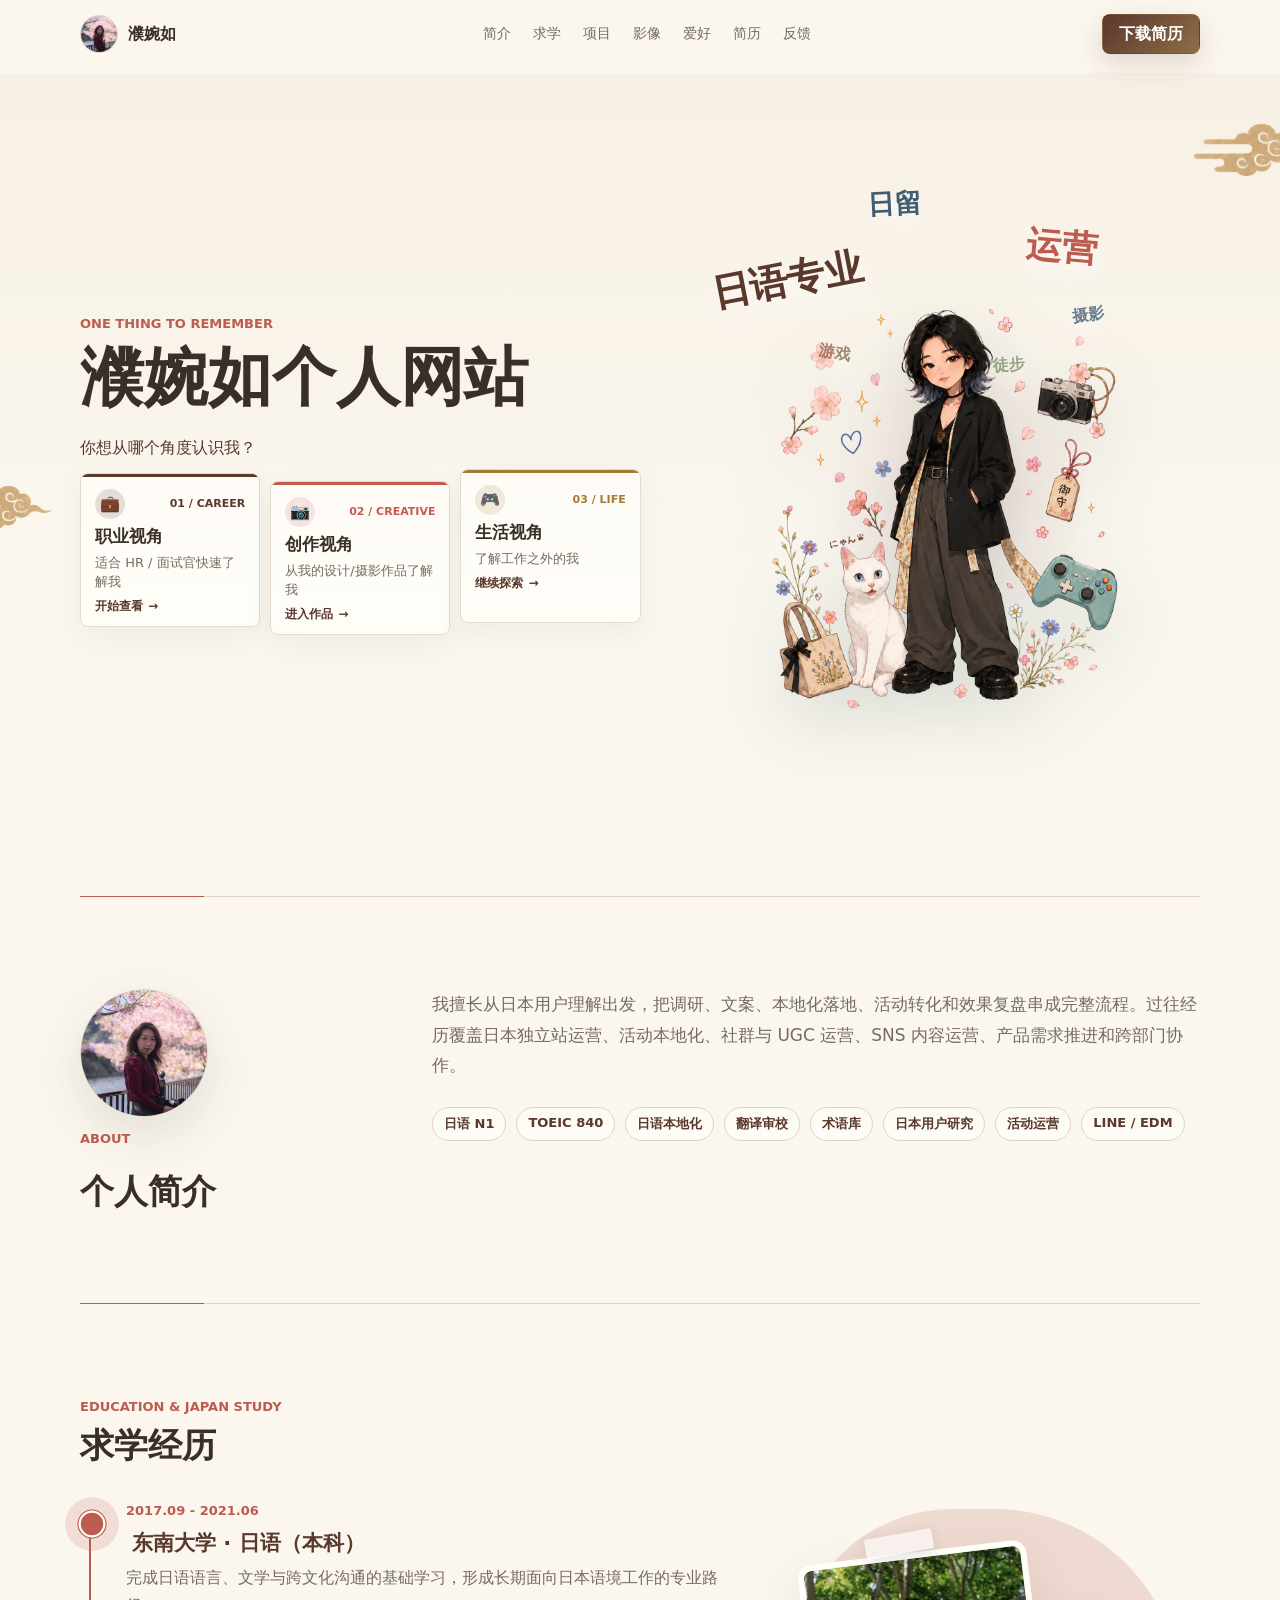
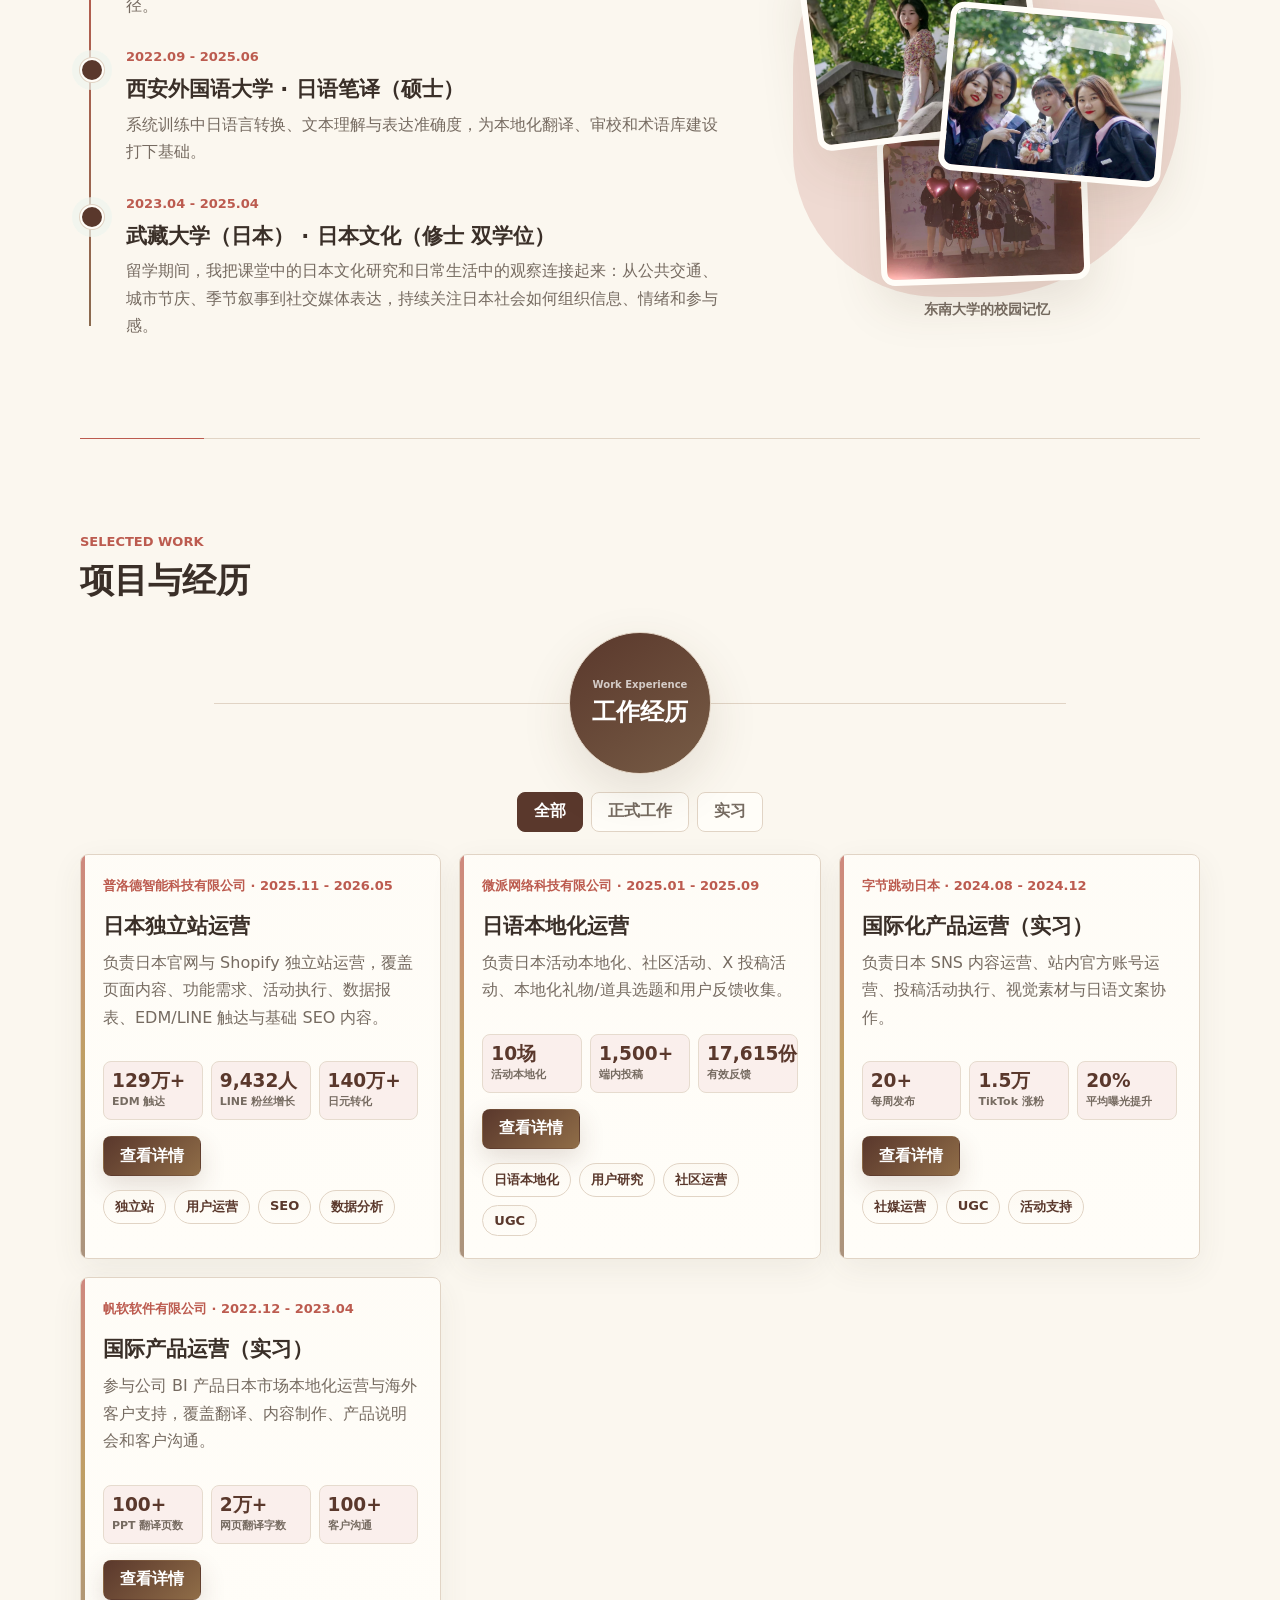
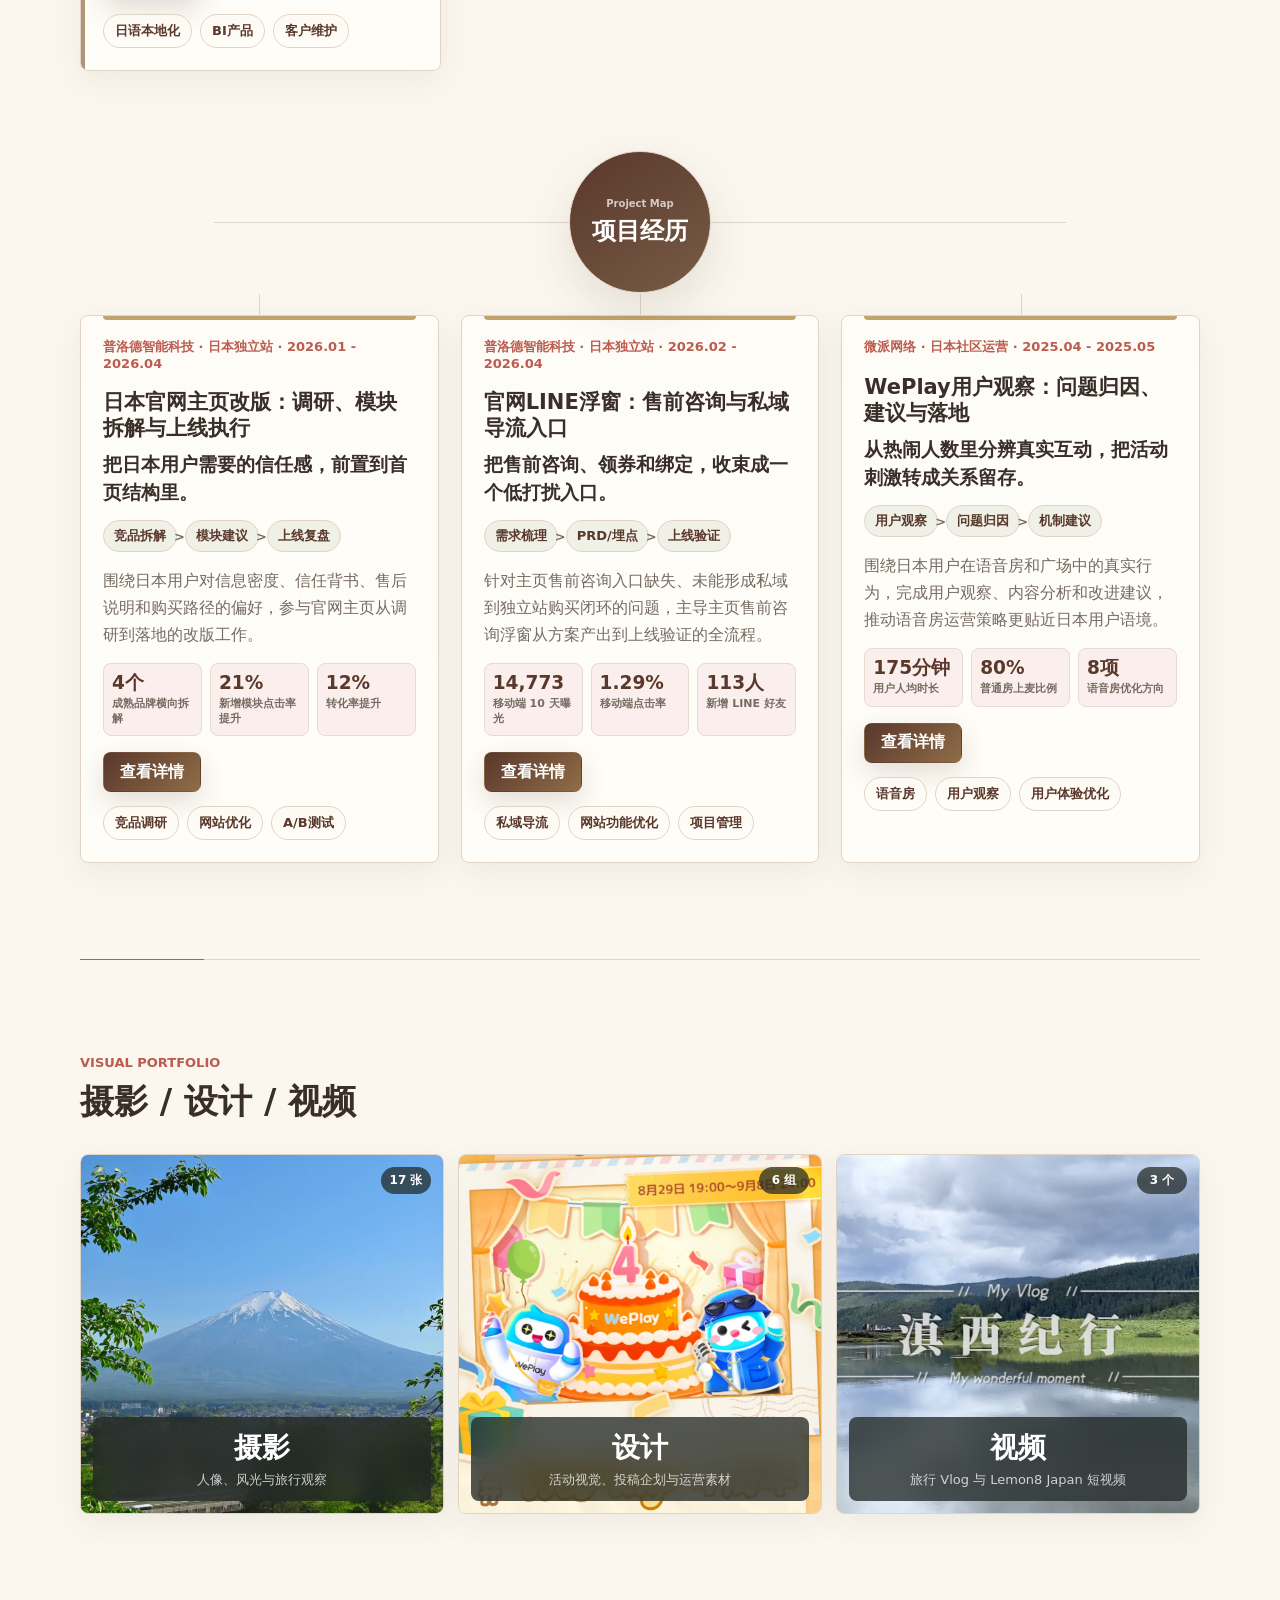
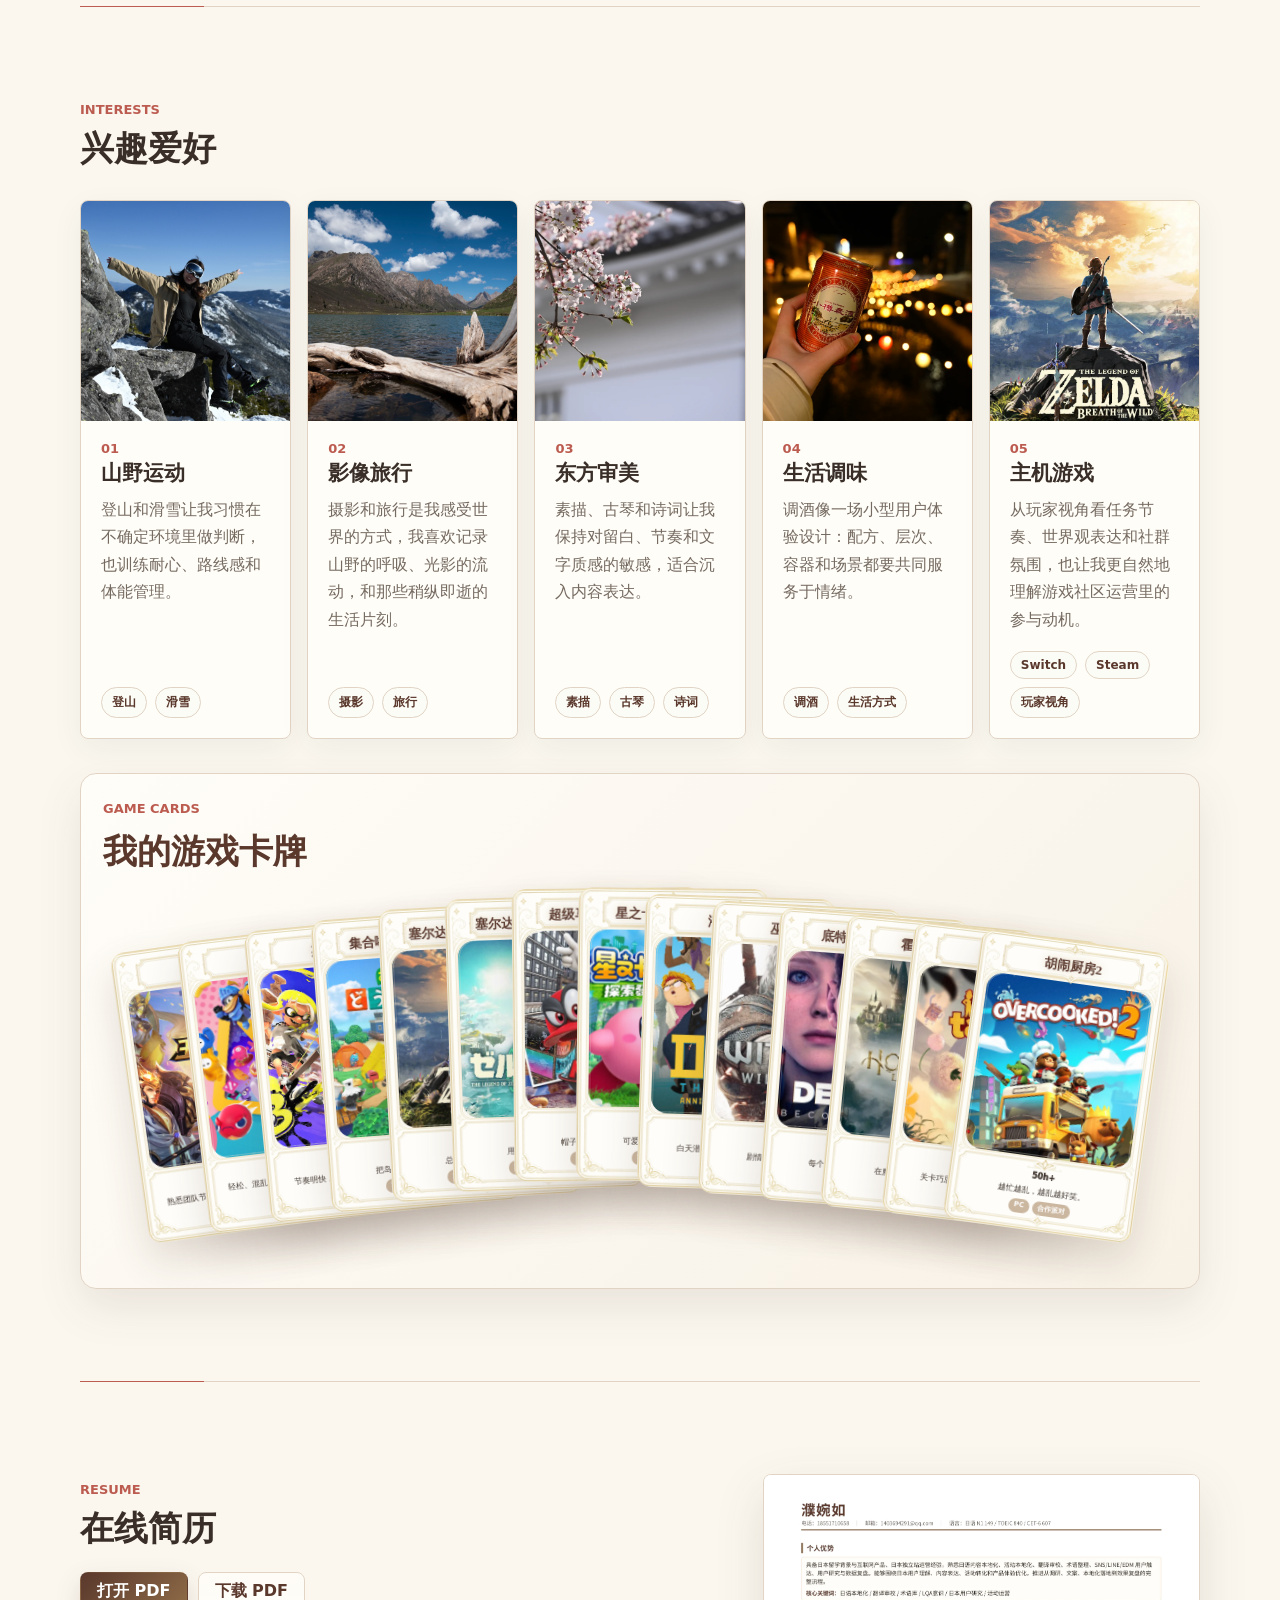
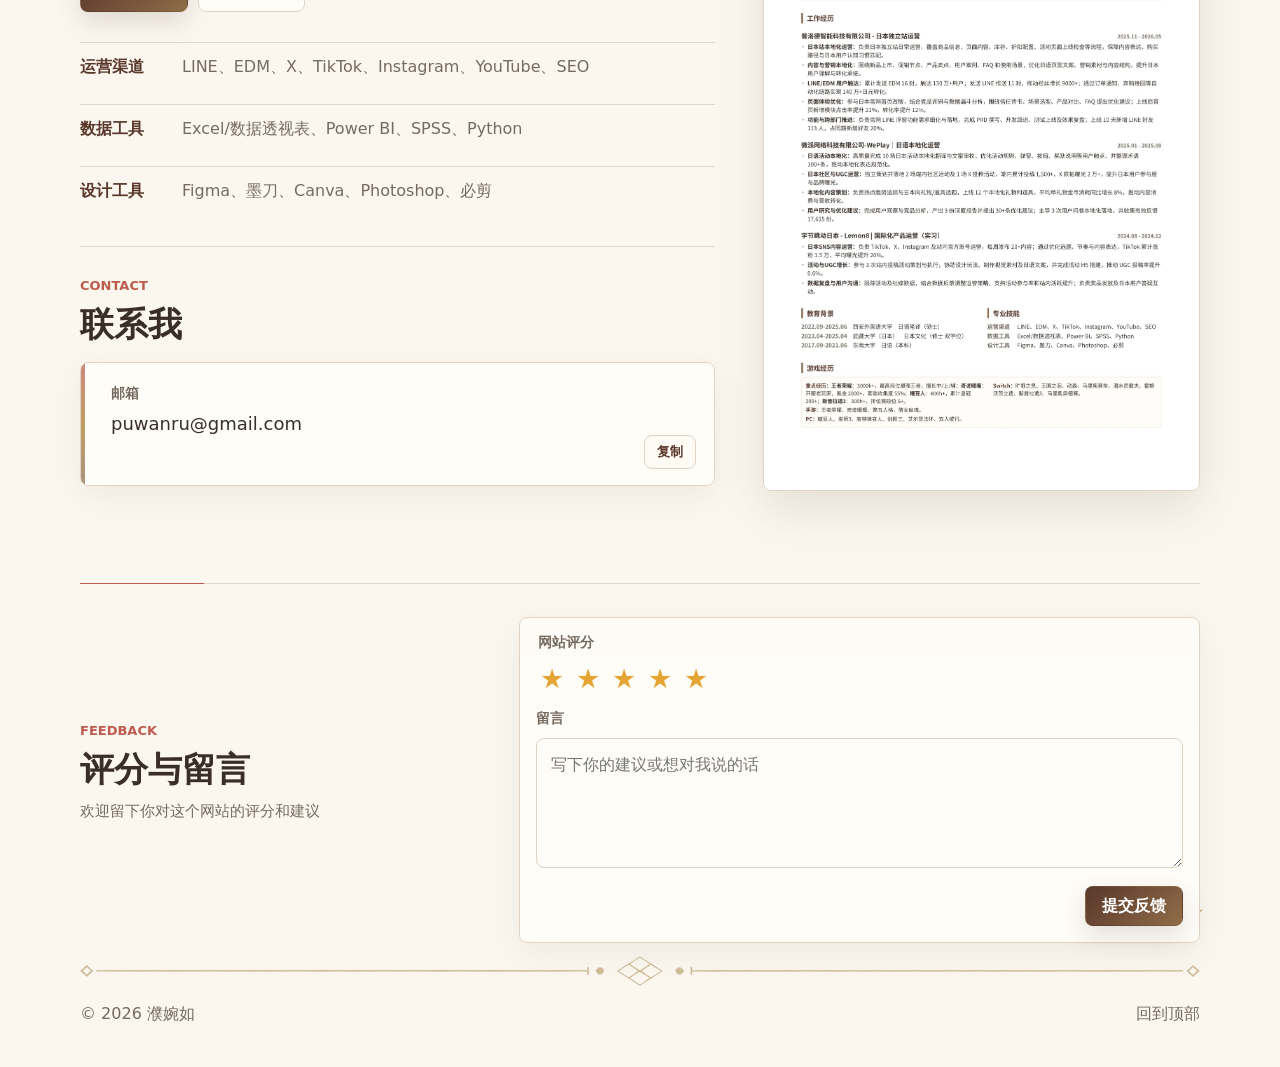
==== index.html @ 2deab741 "Upload portfolio website" ====
<!doctype html>
<html lang="zh-CN">
  <head>
    <meta charset="utf-8">
    <meta name="viewport" content="width=device-width, initial-scale=1">
    <title>濮婉如｜日语本地化与内容运营作品集</title>
    <meta name="description" content="濮婉如的个人作品集：7年日语专业背景与日本留学经历，展示日语本地化、内容与活动运营、用户研究，以及摄影、设计和视频作品。">
    <meta name="robots" content="index, follow, max-image-preview:large">
    <meta name="theme-color" content="#5a382c">
    <meta property="og:type" content="website">
    <meta property="og:locale" content="zh_CN">
    <meta property="og:site_name" content="濮婉如个人作品集">
    <meta property="og:title" content="濮婉如｜日语本地化与内容运营作品集">
    <meta property="og:description" content="7年日语专业背景与日本留学经历，聚焦日语本地化、内容运营、用户研究与视觉表达。">
    <meta property="og:image" content="assets/social-preview.png">
    <meta property="og:image:type" content="image/png">
    <meta property="og:image:width" content="1200">
    <meta property="og:image:height" content="630">
    <meta property="og:image:alt" content="濮婉如个人作品集分享预览">
    <meta name="twitter:card" content="summary_large_image">
    <meta name="twitter:title" content="濮婉如｜日语本地化与内容运营作品集">
    <meta name="twitter:description" content="7年日语专业背景与日本留学经历，聚焦日语本地化、内容运营、用户研究与视觉表达。">
    <meta name="twitter:image" content="assets/social-preview.png">
    <link rel="icon" href="assets/site-icon.svg" type="image/svg+xml">
    <link rel="stylesheet" href="styles.css?v=87">
  </head>
  <body>
    <header class="site-header" data-elevated="false">
      <a class="brand" href="#top" aria-label="回到首页">
        <span class="brand-mark">
          <img src="assets/profile-avatar.jpeg" alt="">
        </span>
        <span>
          <strong>濮婉如</strong>
        </span>
      </a>
      <nav class="nav-links" id="primaryNav" aria-label="主要导航">
        <a class="mobile-nav-hidden" href="#about">简介</a>
        <a href="#education">求学</a>
        <a href="#projects">项目</a>
        <a href="#media">影像</a>
        <a href="#interests">爱好</a>
        <a href="#resume">简历</a>
        <a class="mobile-nav-hidden" href="#feedback">反馈</a>
      </nav>
      <div class="header-actions">
        <button class="menu-button" id="menuToggle" type="button" aria-controls="primaryNav" aria-expanded="false">菜单</button>
        <a class="primary-link" href="assets/puwanru-resume.pdf" download>下载简历</a>
      </div>
    </header>

    <main id="top">
      <section class="hero" aria-labelledby="heroTitle">
        <div class="hero-copy">
          <p class="eyebrow">One Thing To Remember</p>
          <h1 id="heroTitle">濮婉如个人网站</h1>
          <div class="hero-actions" aria-label="你想从哪个角度认识我？">
            <p class="hero-guide-title">你想从哪个角度认识我？</p>
            <a class="hero-guide-card is-career" href="#projects">
              <span class="hero-guide-head">
                <span class="hero-guide-icon" aria-hidden="true">💼</span>
                <span class="hero-guide-meta">01 / Career</span>
              </span>
              <strong>职业视角</strong>
              <span class="hero-guide-copy">适合 HR / 面试官快速了解我</span>
              <span class="hero-guide-cta">开始查看</span>
            </a>
            <a class="hero-guide-card is-creative" href="#media">
              <span class="hero-guide-head">
                <span class="hero-guide-icon" aria-hidden="true">📷</span>
                <span class="hero-guide-meta">02 / Creative</span>
              </span>
              <strong>创作视角</strong>
              <span class="hero-guide-copy">从我的设计/摄影作品了解我</span>
              <span class="hero-guide-cta">进入作品</span>
            </a>
            <a class="hero-guide-card is-life" href="#interests">
              <span class="hero-guide-head">
                <span class="hero-guide-icon" aria-hidden="true">🎮</span>
                <span class="hero-guide-meta">03 / Life</span>
              </span>
              <strong>生活视角</strong>
              <span class="hero-guide-copy">了解工作之外的我</span>
              <span class="hero-guide-cta">继续探索</span>
            </a>
          </div>
        </div>
        <div class="persona-panel" aria-label="濮婉如个人形象互动">
          <div class="persona-stage">
            <img class="persona-figure" id="personaFigure" src="media/gallery/life/personal-identity.webp?v=3" alt="濮婉如个人形象插画">
            <div class="persona-tags" aria-label="个人关键词">
              <button class="persona-tag tag-japanese is-active" type="button" data-persona="japanese" data-image="media/gallery/life/persona-japanese-hover.webp" data-text="7年日语专业的系统学习，让我得以打下扎实的语法基础和读写能力，也建立了对日本文化的兴趣。" aria-selected="true">日语专业</button>
              <button class="persona-tag tag-operation" type="button" data-persona="operation" data-image="media/gallery/life/persona-operation-hover.webp" data-text="我接触到互联网运营岗，是从大学期间的第一份实习开始。彼时虽然做的大多数是dirtywork，但压力与挑战并存，我也初步领略到了互联网行业和运营工作的乐趣所在。" aria-selected="false">运营</button>
              <button class="persona-tag tag-study" type="button" data-persona="study" data-image="media/gallery/life/persona-study-hover.webp" data-text="2年的日本留学经历，不仅提高了我的口语表达能力和沟通能力，也加深了我对日本社会文化的理解。" aria-selected="false">日留</button>
              <span class="persona-mini-tag mini-game">游戏</span>
              <span class="persona-mini-tag mini-photo">摄影</span>
              <span class="persona-mini-tag mini-hike">徒步</span>
            </div>
            <aside class="persona-popup" aria-live="polite" aria-hidden="true">
              <img id="personaDetailImage" src="media/gallery/life/persona-japanese-hover.webp" alt="日语专业相关画面">
              <p>
                <span id="personaDetailKicker">日语专业</span>
                <strong id="personaDetailTitle">关键词说明</strong>
                <em id="personaDetailText">7年日语专业的系统学习，让我得以打下扎实的语法基础和读写能力，也建立了对日本文化的兴趣。</em>
              </p>
            </aside>
          </div>
        </div>
      </section>

      <section id="about" class="section split-section" aria-labelledby="aboutTitle">
        <div class="about-heading">
          <img class="about-avatar" src="assets/profile-avatar.jpeg" alt="濮婉如头像">
          <p class="section-kicker">About</p>
          <h2 id="aboutTitle">个人简介</h2>
        </div>
        <div class="about-copy">
          <p>
            我擅长从日本用户理解出发，把调研、文案、本地化落地、活动转化和效果复盘串成完整流程。过往经历覆盖日本独立站运营、活动本地化、社群与 UGC 运营、SNS 内容运营、产品需求推进和跨部门协作。
          </p>
          <div class="tag-list" aria-label="核心关键词">
            <span>日语 N1</span>
            <span>TOEIC 840</span>
            <span>日语本地化</span>
            <span>翻译审校</span>
            <span>术语库</span>
            <span>日本用户研究</span>
            <span>活动运营</span>
            <span>LINE / EDM</span>
          </div>
        </div>
      </section>

      <section id="education" class="section education-section" aria-labelledby="educationTitle">
        <div class="section-heading">
          <div>
            <p class="section-kicker">Education & Japan Study</p>
            <h2 id="educationTitle">求学经历</h2>
          </div>
        </div>
        <div class="education-layout">
          <ol class="education-timeline" aria-label="教育背景时间线">
            <li>
              <article class="education-event is-active" tabindex="0" data-images="media/gallery/life/education-seu-01.jpg|media/gallery/life/education-seu-02.jpg|media/gallery/life/education-seu-03.jpg" data-caption="东南大学的校园记忆" data-layout="collage-posters">
                <span>2017.09 - 2021.06</span>
                <h3>东南大学 · 日语（本科）</h3>
                <p>完成日语语言、文学与跨文化沟通的基础学习，形成长期面向日本语境工作的专业路径。</p>
              </article>
            </li>
            <li>
              <article class="education-event" tabindex="0" data-images="media/gallery/life/education-xisu-01.jpg|media/gallery/life/education-xisu-02.jpg" data-caption="西安外国语大学的翻译训练" data-layout="collage-bubbles">
                <span>2022.09 - 2025.06</span>
                <h3>西安外国语大学 · 日语笔译（硕士）</h3>
                <p>系统训练中日语言转换、文本理解与表达准确度，为本地化翻译、审校和术语库建设打下基础。</p>
              </article>
            </li>
            <li>
              <article class="education-event" tabindex="0" data-images="media/gallery/life/education-musashi-01.jpg|media/gallery/life/education-musashi-02.jpg|media/gallery/life/education-musashi-03.jpg" data-caption="武藏大学的日本在地观察" data-layout="collage-sakura">
                <span>2023.04 - 2025.04</span>
                <h3>武藏大学（日本） · 日本文化（修士 双学位）</h3>
                <p>
                  留学期间，我把课堂中的日本文化研究和日常生活中的观察连接起来：从公共交通、城市节庆、季节叙事到社交媒体表达，持续关注日本社会如何组织信息、情绪和参与感。
                </p>
              </article>
            </li>
          </ol>
          <div class="education-orbit" aria-live="polite">
            <div class="education-preview collage-posters" id="educationPreviewShape">
              <div class="education-collage" id="educationPreviewImages">
                <img src="media/gallery/life/education-seu-01.jpg" alt="东南大学的校园记忆">
                <img src="media/gallery/life/education-seu-02.jpg" alt="东南大学的校园记忆">
                <img src="media/gallery/life/education-seu-03.jpg" alt="东南大学的校园记忆">
              </div>
            </div>
            <p id="educationPreviewCaption">东南大学的校园记忆</p>
          </div>
        </div>
      </section>

      <section id="projects" class="section" aria-labelledby="projectTitle">
        <div class="section-heading">
          <div>
            <p class="section-kicker">Selected Work</p>
            <h2 id="projectTitle">项目与经历</h2>
          </div>
        </div>
        <div class="experience-block work-experience-block">
          <div class="section-orb work-orb" aria-label="工作经历">
            <span>Work Experience</span>
            <strong>工作经历</strong>
          </div>
          <div class="experience-subhead">
            <div class="filter-bar" role="group" aria-label="工作经历筛选">
              <button class="filter-button is-active" type="button" data-filter="all">全部</button>
              <button class="filter-button" type="button" data-filter="formal">正式工作</button>
              <button class="filter-button" type="button" data-filter="internship">实习</button>
            </div>
          </div>
          <div class="project-grid" id="workGrid"></div>
        </div>
        <div class="experience-block">
          <div class="case-map" id="caseGrid"></div>
        </div>
      </section>

      <section id="media" class="section media-section" aria-labelledby="mediaTitle">
        <div class="section-heading">
          <div>
            <p class="section-kicker">Visual Portfolio</p>
            <h2 id="mediaTitle">摄影 / 设计 / 视频</h2>
          </div>
          <button class="ghost-button media-back" id="mediaBack" type="button" hidden>返回</button>
        </div>
        <div class="media-grid" id="mediaGrid"></div>
      </section>

      <section id="interests" class="section interests-section" aria-labelledby="interestsTitle">
        <div class="section-heading">
          <div>
            <p class="section-kicker">Interests</p>
            <h2 id="interestsTitle">兴趣爱好</h2>
          </div>
        </div>
        <div class="interest-grid">
          <article class="interest-card">
            <img src="media/gallery/life/hobby-mountain-snow.jpg" alt="雪山岩石上的山野运动照片">
            <div>
              <span>01</span>
              <h3>山野运动</h3>
              <p>登山和滑雪让我习惯在不确定环境里做判断，也训练耐心、路线感和体能管理。</p>
              <div class="interest-tags">
                <span>登山</span>
                <span>滑雪</span>
              </div>
            </div>
          </article>
          <article class="interest-card">
            <img src="media/gallery/life/hobby-travel-gannan.jpg" alt="甘南湖泊与山谷风光">
            <div>
              <span>02</span>
              <h3>影像旅行</h3>
              <p>摄影和旅行是我感受世界的方式，我喜欢记录山野的呼吸、光影的流动，和那些稍纵即逝的生活片刻。</p>
              <div class="interest-tags">
                <span>摄影</span>
                <span>旅行</span>
              </div>
            </div>
          </article>
          <article class="interest-card">
            <img src="media/gallery/life/hobby-culture.webp" alt="樱花与小田原城建筑细节">
            <div>
              <span>03</span>
              <h3>东方审美</h3>
              <p>素描、古琴和诗词让我保持对留白、节奏和文字质感的敏感，适合沉入内容表达。</p>
              <div class="interest-tags">
                <span>素描</span>
                <span>古琴</span>
                <span>诗词</span>
              </div>
            </div>
          </article>
          <article class="interest-card">
            <img src="media/gallery/life/hobby-cocktail.webp" alt="夜景灯光前的饮品">
            <div>
              <span>04</span>
              <h3>生活调味</h3>
              <p>调酒像一场小型用户体验设计：配方、层次、容器和场景都要共同服务于情绪。</p>
              <div class="interest-tags">
                <span>调酒</span>
                <span>生活方式</span>
              </div>
            </div>
          </article>
          <article class="interest-card">
            <img src="media/gallery/life/hobby-console-game.webp" alt="塞尔达传说旷野之息游戏封面">
            <div>
              <span>05</span>
              <h3>主机游戏</h3>
              <p>从玩家视角看任务节奏、世界观表达和社群氛围，也让我更自然地理解游戏社区运营里的参与动机。</p>
              <div class="interest-tags">
                <span>Switch</span>
                <span>Steam</span>
                <span>玩家视角</span>
              </div>
            </div>
          </article>
        </div>
        <div class="game-showcase" aria-labelledby="gameCardsTitle">
          <div class="game-showcase-head">
            <p class="section-kicker">Game Cards</p>
            <h2 id="gameCardsTitle">我的游戏卡牌</h2>
          </div>
          <div class="game-deck" id="gameDeck" aria-label="我的游戏卡牌"></div>
        </div>
      </section>

      <section id="resume" class="section resume-section" aria-labelledby="resumeTitle">
        <div class="resume-copy">
          <p class="section-kicker">Resume</p>
          <h2 id="resumeTitle">在线简历</h2>
          <div class="resume-actions">
            <a class="solid-button" href="assets/puwanru-resume.pdf" target="_blank" rel="noreferrer">打开 PDF</a>
            <a class="ghost-button" href="assets/puwanru-resume.pdf" download>下载 PDF</a>
          </div>
          <dl class="skills-list">
            <div><dt>运营渠道</dt><dd>LINE、EDM、X、TikTok、Instagram、YouTube、SEO</dd></div>
            <div><dt>数据工具</dt><dd>Excel/数据透视表、Power BI、SPSS、Python</dd></div>
            <div><dt>设计工具</dt><dd>Figma、墨刀、Canva、Photoshop、必剪</dd></div>
          </dl>
          <section id="contact" class="resume-contact" aria-labelledby="contactTitle">
            <div>
              <p class="section-kicker">Contact</p>
              <h2 id="contactTitle">联系我</h2>
            </div>
            <div class="contact-actions">
              <article class="contact-card">
                <span>邮箱</span>
                <a class="contact-value" href="mailto:puwanru@gmail.com">puwanru@gmail.com</a>
                <button class="copy-mini-button" type="button" data-copy="puwanru@gmail.com" data-copy-label="邮箱">复制</button>
              </article>
            </div>
          </section>
        </div>
        <a class="resume-preview" href="assets/puwanru-resume.pdf" target="_blank" rel="noreferrer" aria-label="打开简历 PDF">
          <img src="assets/resume-preview.webp?v=3" alt="濮婉如简历预览">
        </a>
      </section>

      <section id="feedback" class="section feedback-section" aria-labelledby="feedbackTitle">
        <div>
          <p class="section-kicker">Feedback</p>
          <h2 id="feedbackTitle">评分与留言</h2>
          <p class="feedback-intro">欢迎留下你对这个网站的评分和建议</p>
        </div>
        <form class="feedback-form" id="feedbackForm">
          <fieldset class="rating-field">
            <legend>网站评分</legend>
            <div class="rating-options" aria-label="网站评分，满分 5 分">
              <input type="radio" id="rating5" name="rating" value="5" checked>
              <label for="rating5" aria-label="5 分">★</label>
              <input type="radio" id="rating4" name="rating" value="4">
              <label for="rating4" aria-label="4 分">★</label>
              <input type="radio" id="rating3" name="rating" value="3">
              <label for="rating3" aria-label="3 分">★</label>
              <input type="radio" id="rating2" name="rating" value="2">
              <label for="rating2" aria-label="2 分">★</label>
              <input type="radio" id="rating1" name="rating" value="1">
              <label for="rating1" aria-label="1 分">★</label>
            </div>
          </fieldset>
          <label class="message-field">
            <span>留言</span>
            <textarea name="message" rows="4" placeholder="写下你的建议或想对我说的话"></textarea>
          </label>
          <button class="solid-button" type="submit">提交反馈</button>
        </form>
      </section>
    </main>

    <footer class="site-footer">
      <span>© 2026 濮婉如</span>
      <a href="#top">回到顶部</a>
    </footer>

    <dialog class="media-dialog" id="mediaDialog" aria-label="作品预览">
      <button class="icon-button dialog-close" type="button" title="关闭" aria-label="关闭">×</button>
      <div id="dialogContent"></div>
    </dialog>

    <dialog class="game-dialog" id="gameDialog" aria-label="游戏卡牌详情">
      <button class="icon-button game-dialog-close" type="button" title="关闭" aria-label="关闭">×</button>
      <div id="gameDialogContent"></div>
    </dialog>

    <div class="toast" id="toast" role="status" aria-live="polite"></div>
    <script src="script.js?v=34"></script>
  </body>
</html>
---- styles.css ----
:root {
  color-scheme: light;
  --bg: #fbf7ef;
  --surface: #fffdf8;
  --surface-soft: #eef5ee;
  --ink: #3a2f28;
  --muted: #766b61;
  --line: #e1d4c5;
  --brand: #8a6a4f;
  --brand-strong: #5a382c;
  --coral: #bc5b4f;
  --gold: #a67a2b;
  --sakura: #d98b93;
  --aizome: #405d73;
  --matcha: #7c8f66;
  --washi: #f5ede0;
  --sumi: #2d2723;
  --shadow: 0 18px 50px rgba(80, 58, 42, 0.13);
  --radius: 8px;
  --content: min(1120px, calc(100vw - 40px));
  font-family: Inter, "PingFang SC", "Hiragino Sans GB", "Microsoft YaHei", system-ui, sans-serif;
}

* {
  box-sizing: border-box;
}

html {
  scroll-behavior: smooth;
}

body {
  position: relative;
  margin: 0;
  background:
    url("assets/decor/edge-cloud.png") right -34px top 124px / 120px auto no-repeat,
    url("assets/decor/edge-cloud.png") left -48px top 54vh / 100px auto no-repeat,
    url("assets/decor/edge-cloud.png") right 6vw bottom 132px / 132px auto no-repeat,
    linear-gradient(180deg, rgba(245, 237, 224, 0.82), rgba(251, 247, 239, 0) 560px),
    var(--bg);
  color: var(--ink);
  letter-spacing: 0;
}

body::before,
body::after {
  content: "";
  position: fixed;
  z-index: -1;
  pointer-events: none;
}

body::before {
  content: none;
}

body::after {
  content: none;
}

body.dark {
  color-scheme: dark;
  --bg: #151815;
  --surface: #20241f;
  --surface-soft: #263229;
  --ink: #f2ede4;
  --muted: #b9afa2;
  --line: #4b4034;
  --brand: #c9a37d;
  --brand-strong: #e6c6a5;
  --coral: #e18b7b;
  --gold: #d4ad62;
  --sakura: #f0a7ae;
  --aizome: #8da8bd;
  --matcha: #b2c68c;
  --washi: #262118;
  --sumi: #f2ede4;
  --shadow: 0 18px 50px rgba(0, 0, 0, 0.28);
}

img,
video {
  display: block;
  max-width: 100%;
}

a {
  color: inherit;
  text-decoration: none;
}

[hidden] {
  display: none !important;
}

button,
input,
textarea {
  font: inherit;
}

.site-header {
  position: sticky;
  top: 0;
  z-index: 20;
  display: flex;
  align-items: center;
  justify-content: space-between;
  gap: 24px;
  width: 100%;
  margin: 0;
  padding: 14px max(20px, calc((100vw - 1120px) / 2));
  backdrop-filter: blur(18px);
}

.site-header::before {
  content: "";
  position: fixed;
  inset: 0 0 auto;
  height: 72px;
  z-index: -1;
  background: color-mix(in srgb, var(--bg) 92%, transparent);
  border-bottom: 1px solid transparent;
  pointer-events: none;
}

.site-header::after {
  content: none;
}

.site-header[data-elevated="true"]::before {
  border-bottom-color: var(--line);
}

.brand {
  display: inline-flex;
  align-items: center;
  gap: 10px;
  min-width: 112px;
}

.brand-mark {
  width: 38px;
  height: 38px;
  border-radius: 50%;
  overflow: hidden;
  border: 1px solid var(--line);
  background: var(--surface-soft);
}

.brand-mark img {
  width: 100%;
  height: 100%;
  object-fit: cover;
}

.brand strong,
.brand small {
  display: block;
}

.brand small {
  color: var(--muted);
  font-size: 12px;
  margin-top: 2px;
}

.nav-links {
  display: flex;
  align-items: center;
  gap: 22px;
  color: var(--muted);
  font-size: 14px;
}

.nav-links a {
  padding: 8px 0;
}

.nav-links a:hover {
  color: var(--brand-strong);
}

.menu-button {
  display: none;
  align-items: center;
  justify-content: center;
  min-height: 40px;
  border: 1px solid var(--line);
  border-radius: var(--radius);
  padding: 0 14px;
  background:
    linear-gradient(180deg, color-mix(in srgb, var(--surface) 92%, var(--washi)), var(--surface));
  color: var(--brand-strong);
  font-weight: 800;
  cursor: pointer;
}

.menu-button:hover,
.menu-button[aria-expanded="true"] {
  border-color: var(--brand);
}

.header-actions,
.hero-actions,
.resume-actions,
.contact-actions {
  display: flex;
  align-items: center;
  gap: 10px;
  flex-wrap: wrap;
}

.icon-button {
  display: grid;
  place-items: center;
  width: 40px;
  height: 40px;
  border: 1px solid var(--line);
  border-radius: 50%;
  background: var(--surface);
  color: var(--ink);
  cursor: pointer;
}

.icon-button:hover {
  border-color: var(--brand);
  color: var(--brand-strong);
}

.primary-link,
.solid-button,
.ghost-button,
.filter-button,
.media-filter {
  display: inline-flex;
  align-items: center;
  justify-content: center;
  min-height: 40px;
  border-radius: var(--radius);
  padding: 0 16px;
  font-weight: 700;
  border: 1px solid transparent;
  cursor: pointer;
}

.primary-link,
.solid-button {
  background:
    linear-gradient(135deg, var(--brand-strong), color-mix(in srgb, var(--brand) 80%, var(--gold)));
  color: #fff;
  box-shadow: 0 10px 26px rgba(90, 56, 44, 0.16);
}

.primary-link:hover,
.solid-button:hover {
  background:
    linear-gradient(135deg, color-mix(in srgb, var(--brand) 86%, var(--gold)), var(--brand-strong));
}

.ghost-button {
  border-color: var(--line);
  background:
    linear-gradient(180deg, color-mix(in srgb, var(--surface) 92%, var(--washi)), var(--surface));
  color: var(--brand-strong);
}

.ghost-button:hover {
  border-color: var(--brand);
}

main {
  position: relative;
  width: var(--content);
  margin: 0 auto;
}

.hero {
  position: relative;
  min-height: calc(100vh - 72px);
  display: grid;
  grid-template-columns: minmax(0, 1.05fr) minmax(320px, 0.95fr);
  align-items: center;
  gap: 52px;
  padding: 56px 0 80px;
}

.hero::before {
  content: none;
}

.hero::after {
  content: none;
}

.eyebrow,
.section-kicker {
  margin: 0 0 12px;
  color: var(--coral);
  font-size: 13px;
  font-weight: 800;
  text-transform: uppercase;
}

.eyebrow {
  display: inline-flex;
  align-items: center;
  gap: 10px;
}

.eyebrow::before,
.section-kicker::before {
  content: none;
}

.section-kicker {
  display: inline-flex;
  align-items: center;
  gap: 10px;
}

h1,
h2,
h3,
p {
  margin-top: 0;
}

h1 {
  max-width: 720px;
  margin-bottom: 22px;
  font-size: clamp(38px, 5vw, 66px);
  line-height: 1.08;
  letter-spacing: 0;
}

h1,
h2 {
  color: var(--ink);
}

h1 span {
  display: block;
}

.hero h1 {
  white-space: nowrap;
}

h2 {
  margin-bottom: 0;
  font-size: 34px;
  line-height: 1.15;
  letter-spacing: 0;
}

h3 {
  margin-bottom: 10px;
  font-size: 21px;
  line-height: 1.25;
  letter-spacing: 0;
}

.hero-lede,
.about-copy p,
.resume-copy p:not(.section-kicker),
.contact-section p:not(.section-kicker) {
  color: var(--muted);
  font-size: 17px;
  line-height: 1.8;
}

.hero-lede {
  max-width: 690px;
}

.hero-traits {
  display: flex;
  flex-wrap: wrap;
  gap: 8px;
  margin: 22px 0 28px;
}

.hero-traits span {
  display: inline-flex;
  align-items: center;
  min-height: 30px;
  border: 1px solid color-mix(in srgb, var(--line) 82%, var(--surface));
  border-radius: 999px;
  padding: 5px 11px;
  background:
    linear-gradient(90deg, color-mix(in srgb, var(--surface) 72%, transparent), color-mix(in srgb, var(--washi) 90%, var(--surface)));
  color: var(--brand-strong);
  font-size: 13px;
  font-weight: 800;
  box-shadow: 0 8px 22px rgba(64, 73, 62, 0.05);
}

.hero-traits span:nth-child(2) {
  color: var(--aizome);
}

.hero-traits span:nth-child(3) {
  color: var(--coral);
}

.hero-traits span:nth-child(4) {
  color: var(--gold);
}

.hero-actions {
  display: grid;
  grid-template-columns: repeat(3, minmax(0, 1fr));
  gap: 10px;
  max-width: 690px;
  margin-top: 26px;
}

.hero-guide-title {
  grid-column: 1 / -1;
  margin: 0 0 4px;
  color: var(--brand-strong);
  font-size: 16px;
  font-weight: 500;
}

.hero-guide-card {
  --guide-accent: var(--brand-strong);
  --guide-offset: 0px;
  position: relative;
  display: grid;
  align-content: start;
  gap: 7px;
  min-height: 154px;
  border: 1px solid color-mix(in srgb, var(--line) 86%, var(--surface));
  border-radius: var(--radius);
  padding: 15px 14px 13px;
  overflow: hidden;
  background:
    linear-gradient(180deg, color-mix(in srgb, var(--surface) 92%, var(--washi)), var(--surface));
  box-shadow: 0 10px 28px rgba(64, 73, 62, 0.06);
  transform: translateY(var(--guide-offset));
  transition: transform 0.2s ease, box-shadow 0.2s ease, border-color 0.2s ease;
}

.hero-guide-card::before {
  content: "";
  position: absolute;
  inset: 0 0 auto;
  height: 3px;
  background: var(--guide-accent);
}

.hero-guide-card.is-career {
  --guide-accent: #5a382c;
}

.hero-guide-card.is-creative {
  --guide-accent: #c45a4f;
  --guide-offset: 8px;
}

.hero-guide-card.is-life {
  --guide-accent: #a47a35;
  --guide-offset: -4px;
}

.hero-guide-card:hover,
.hero-guide-card:focus-visible {
  border-color: var(--guide-accent);
  box-shadow: 0 16px 38px rgba(64, 73, 62, 0.12);
  transform: translateY(calc(var(--guide-offset) - 4px));
  outline: none;
}

.hero-guide-card strong,
.hero-guide-head,
.hero-guide-icon,
.hero-guide-meta,
.hero-guide-copy,
.hero-guide-cta {
  display: block;
}

.hero-guide-head {
  display: flex;
  align-items: center;
  justify-content: space-between;
  gap: 8px;
}

.hero-guide-icon {
  display: grid;
  place-items: center;
  width: 30px;
  height: 30px;
  border-radius: 50%;
  background: color-mix(in srgb, var(--guide-accent) 16%, var(--surface));
  color: var(--guide-accent);
  font-size: 16px;
  line-height: 1;
}

.hero-guide-meta {
  color: var(--guide-accent);
  font-size: 11px;
  font-weight: 900;
  line-height: 1.2;
  text-align: right;
  text-transform: uppercase;
}

.hero-guide-card strong {
  color: var(--ink);
  font-size: 17px;
  line-height: 1.25;
}

.hero-guide-copy {
  color: var(--muted);
  font-size: 13px;
  line-height: 1.45;
}

.hero-guide-cta {
  align-self: end;
  margin-top: auto;
  color: var(--brand-strong);
  font-size: 12px;
  font-weight: 900;
  line-height: 1.2;
}

.hero-guide-cta::after {
  content: "→";
  display: inline-block;
  margin-left: 5px;
  transition: transform 0.2s ease;
}

.hero-guide-card:hover .hero-guide-cta::after,
.hero-guide-card:focus-visible .hero-guide-cta::after {
  transform: translateX(4px);
}

.hero-signature {
  max-width: 760px;
  margin-bottom: 22px;
  color: var(--brand-strong);
  font-size: clamp(28px, 3.4vw, 48px);
  font-weight: 800;
  line-height: 1.2;
}

.persona-panel {
  --tilt-x: 0deg;
  --tilt-y: 0deg;
  position: relative;
  min-height: 590px;
  border: 0;
  background: transparent;
  box-shadow: none;
  padding: 0;
  overflow: visible;
  transform: perspective(1200px) rotateX(var(--tilt-x)) rotateY(var(--tilt-y));
  transition: transform 0.18s ease;
}

.persona-stage {
  position: relative;
  display: grid;
  place-items: end center;
  min-height: 552px;
  isolation: isolate;
}

.persona-stage::before {
  content: "";
  position: absolute;
  left: 26%;
  right: 22%;
  top: 150px;
  bottom: 108px;
  z-index: -2;
  border-radius: 50%;
  background: radial-gradient(ellipse at 50% 58%, color-mix(in srgb, var(--sakura) 34%, transparent) 0 18%, color-mix(in srgb, var(--sakura) 14%, transparent) 38%, transparent 72%);
  opacity: 0.62;
}

.persona-stage::after {
  content: none;
}

.persona-figure {
  position: relative;
  z-index: 2;
  width: min(86%, 500px);
  max-height: 540px;
  object-fit: contain;
  object-position: center bottom;
  filter: drop-shadow(0 26px 34px rgba(15, 62, 58, 0.14));
  transition: opacity 0.18s ease, transform 0.28s ease, filter 0.28s ease, width 0.28s ease, height 0.28s ease, border-radius 0.28s ease;
}

.persona-panel:hover .persona-figure {
  transform: scale(1.025);
  filter: drop-shadow(0 30px 38px rgba(80, 58, 42, 0.16));
}

.persona-stage.is-detail-active .persona-figure {
  width: min(86%, 500px);
  height: 440px;
  max-height: 440px;
  margin-bottom: 28px;
  border: 0;
  border-radius: 0;
  padding: 0;
  background: transparent;
  object-fit: contain;
  object-position: center;
  box-shadow: none;
  filter: none;
}

.persona-stage.is-detail-active .persona-mini-tag {
  opacity: 0;
}

.persona-tags {
  position: absolute;
  inset: 4px 8px auto;
  z-index: 4;
  height: 240px;
  pointer-events: none;
}

.persona-tag {
  --tag-angle: 0deg;
  position: absolute;
  border: 0;
  padding: 0;
  background: transparent;
  color: var(--brand-strong);
  font-weight: 900;
  line-height: 1;
  letter-spacing: 0;
  text-shadow: 0 8px 22px color-mix(in srgb, var(--surface) 90%, transparent);
  cursor: pointer;
  pointer-events: auto;
  transform: rotate(var(--tag-angle));
  transition: transform 0.18s ease, color 0.18s ease, text-shadow 0.18s ease, opacity 0.18s ease;
}

.persona-tag:hover,
.persona-tag:focus-visible {
  opacity: 1;
  transform: rotate(var(--tag-angle)) scale(1.08);
  text-shadow:
    0 0 18px color-mix(in srgb, currentColor 38%, transparent),
    0 10px 24px color-mix(in srgb, var(--surface) 92%, transparent);
  outline: none;
}

.tag-japanese {
  --tag-angle: -11deg;
  top: 82px;
  left: 2%;
  color: var(--brand-strong);
  font-size: clamp(24px, 3vw, 40px);
}

.tag-operation {
  --tag-angle: 5deg;
  top: 50px;
  right: calc(9% + 50px);
  color: var(--coral);
  font-size: clamp(22px, 2.8vw, 36px);
}

.tag-study {
  --tag-angle: -3deg;
  top: 12px;
  left: 34%;
  color: var(--aizome);
  font-size: clamp(18px, 2.1vw, 28px);
}

.persona-mini-tag {
  position: absolute;
  color: var(--muted);
  font-size: clamp(12px, 1.35vw, 16px);
  font-weight: 800;
  line-height: 1;
  opacity: 0.78;
  pointer-events: none;
  text-shadow: 0 8px 18px color-mix(in srgb, var(--surface) 88%, transparent);
}

.mini-game {
  top: 166px;
  left: 24%;
  color: var(--brand);
  transform: rotate(9deg);
}

.mini-photo {
  top: 128px;
  right: 18%;
  color: var(--aizome);
  transform: rotate(-8deg);
}

.mini-hike {
  top: 178px;
  right: 34%;
  color: var(--matcha);
  transform: rotate(-4deg);
}

.persona-popup {
  position: absolute;
  inset: auto 56px 6px;
  z-index: 7;
  display: block;
  border: 0;
  border-radius: 0;
  overflow: hidden;
  background: transparent;
  box-shadow: none;
  opacity: 0;
  pointer-events: none;
  transform: translateY(10px);
  transform-origin: center bottom;
  transition: opacity 0.18s ease, transform 0.18s ease;
}

.persona-stage[data-persona="operation"] .persona-popup {
  inset: auto 56px -14px;
}

.persona-popup.is-visible {
  opacity: 1;
  transform: translateY(0);
}

.persona-popup img {
  display: none;
}

.persona-popup p {
  display: block;
  min-width: 0;
  margin: 0;
  padding: 0;
  background: transparent;
  color: var(--brand-strong);
  font-size: 13px;
  line-height: 1.75;
  text-align: center;
  text-shadow: 0 8px 20px color-mix(in srgb, var(--surface) 94%, transparent);
}

.persona-popup span {
  display: none;
  color: var(--coral);
  font-weight: 900;
}

.persona-popup strong {
  display: none;
  color: var(--ink);
  font-size: 14px;
}

.persona-popup em {
  min-width: 0;
  font-style: normal;
  white-space: normal;
}

.section {
  position: relative;
  scroll-margin-top: 68px;
  padding: 92px 0;
  border-top: 1px solid var(--line);
}

.section::before {
  content: "";
  position: absolute;
  top: -1px;
  left: 0;
  width: 124px;
  height: 1px;
  background: var(--coral);
}

.split-section {
  display: grid;
  grid-template-columns: 280px minmax(0, 1fr);
  gap: 72px;
}

.about-heading {
  display: grid;
  align-content: start;
  gap: 14px;
}

.about-avatar {
  width: 128px;
  aspect-ratio: 1;
  border-radius: 50%;
  object-fit: cover;
  border: 1px solid var(--line);
  box-shadow: var(--shadow);
}

.tag-list {
  display: flex;
  flex-wrap: wrap;
  gap: 10px;
  margin-top: 26px;
}

.tag-list span,
.project-tags span {
  border: 1px solid var(--line);
  border-radius: 999px;
  padding: 7px 11px;
  color: var(--brand-strong);
  background:
    linear-gradient(180deg, color-mix(in srgb, var(--surface) 78%, var(--washi)), var(--surface));
  font-size: 13px;
  font-weight: 700;
}

.section-heading {
  display: flex;
  justify-content: space-between;
  align-items: end;
  gap: 20px;
  margin-bottom: 32px;
}

.section-note {
  max-width: 470px;
  margin: 0;
  color: var(--muted);
  line-height: 1.72;
}

.education-layout {
  display: grid;
  grid-template-columns: minmax(0, 1.08fr) minmax(280px, 0.72fr);
  gap: 56px;
  align-items: center;
}

.education-timeline {
  position: relative;
  display: grid;
  gap: 30px;
  margin: 0;
  padding: 6px 0 6px 34px;
  list-style: none;
}

.education-timeline::before {
  content: "";
  position: absolute;
  left: 9px;
  top: 20px;
  bottom: 20px;
  width: 2px;
  background: linear-gradient(180deg, var(--coral), var(--brand));
}

.education-timeline li {
  position: relative;
}

.education-timeline li::before {
  content: "";
  position: absolute;
  left: -34px;
  top: 9px;
  width: 20px;
  height: 20px;
  border: 2px solid var(--surface);
  border-radius: 50%;
  background: var(--brand-strong);
  box-shadow: 0 0 0 1px var(--line), 0 0 0 8px color-mix(in srgb, var(--surface-soft) 70%, transparent);
  transition: transform 0.2s ease, background 0.2s ease, box-shadow 0.2s ease;
}

.education-timeline li:has(.education-event:hover)::before,
.education-timeline li:has(.education-event:focus-visible)::before,
.education-timeline li:has(.education-event.is-active)::before {
  background: var(--coral);
  box-shadow: 0 0 0 1px var(--coral), 0 0 0 12px color-mix(in srgb, var(--coral) 16%, transparent);
  transform: scale(1.12);
}

.education-event {
  display: grid;
  gap: 8px;
  border: 0;
  padding: 0 0 0 12px;
  background: transparent;
  cursor: pointer;
}

.education-event:focus-visible {
  outline: 2px solid var(--brand);
  outline-offset: 6px;
  border-radius: var(--radius);
}

.education-event span,
.interest-card > div > span {
  display: inline-block;
  margin-bottom: 4px;
  color: var(--coral);
  font-size: 13px;
  font-weight: 800;
}

.education-event h3 {
  margin-bottom: 0;
}

.education-event p,
.interest-card p {
  margin: 0;
  color: var(--muted);
  line-height: 1.72;
}

.education-event h3,
.education-event p {
  transition: transform 0.2s ease, color 0.2s ease;
}

.education-event:hover h3,
.education-event:focus-visible h3,
.education-event.is-active h3 {
  color: var(--brand-strong);
  transform: translateX(6px);
}

.education-orbit {
  position: sticky;
  top: 116px;
  display: grid;
  justify-items: center;
  gap: 18px;
  min-height: 360px;
  align-content: center;
}

.education-preview {
  position: relative;
  width: min(360px, 78vw);
  aspect-ratio: 1;
  background: transparent;
  transition: transform 0.35s ease;
}

.education-preview::before {
  content: "";
  position: absolute;
  inset: -14px;
  z-index: -1;
  border-radius: 46% 54% 58% 42%;
  background: color-mix(in srgb, var(--coral) 18%, transparent);
}

.education-collage {
  position: relative;
  width: 100%;
  height: 100%;
}

.education-collage img {
  position: absolute;
  object-fit: cover;
  border: 6px solid var(--surface);
  background: var(--surface);
  box-shadow: var(--shadow);
  transition: opacity 0.18s ease, transform 0.35s ease, border-radius 0.35s ease, clip-path 0.35s ease;
}

.education-preview:hover .education-collage img {
  transform: scale(1.015) rotate(var(--tilt, 0deg));
}

.education-preview.collage-posters .education-collage::before,
.education-preview.collage-posters .education-collage::after {
  content: "";
  position: absolute;
  z-index: 4;
  width: 68px;
  height: 20px;
  border-radius: 2px;
  background: rgba(255, 255, 255, 0.62);
  box-shadow: 0 4px 16px rgba(15, 62, 58, 0.12);
}

.education-preview.collage-posters .education-collage::before {
  left: 16%;
  top: 3%;
  transform: rotate(-10deg);
}

.education-preview.collage-posters .education-collage::after {
  right: 10%;
  top: 30%;
  transform: rotate(9deg);
}

.education-preview.collage-posters img:nth-child(1) {
  --tilt: -7deg;
  left: 0;
  top: 8%;
  width: 64%;
  height: 52%;
  border-radius: 14px;
  transform: rotate(-7deg);
  z-index: 2;
}

.education-preview.collage-posters img:nth-child(2) {
  --tilt: 5deg;
  right: 0;
  top: 24%;
  width: 62%;
  height: 47%;
  border-radius: 14px;
  transform: rotate(5deg);
  z-index: 3;
}

.education-preview.collage-posters img:nth-child(3) {
  --tilt: -2deg;
  left: 20%;
  bottom: 0;
  width: 58%;
  height: 42%;
  border-radius: 14px;
  transform: rotate(-2deg);
  z-index: 1;
}

.education-preview.collage-bubbles img {
  border-radius: 50%;
  clip-path: circle(50% at 50% 50%);
}

.education-preview.collage-bubbles img:nth-child(1) {
  --tilt: -3deg;
  left: 2%;
  top: 5%;
  width: 68%;
  height: 68%;
  z-index: 2;
}

.education-preview.collage-bubbles img:nth-child(2) {
  --tilt: 4deg;
  right: 0;
  bottom: 4%;
  width: 56%;
  height: 56%;
  z-index: 3;
}

.education-preview.collage-sakura img:nth-child(1) {
  --tilt: -4deg;
  left: 0;
  top: 0;
  width: 68%;
  height: 50%;
  border-radius: 48% 52% 42% 58% / 58% 44% 56% 42%;
  clip-path: ellipse(48% 42% at 52% 50%);
  transform: rotate(-4deg);
  z-index: 2;
}

.education-preview.collage-sakura img:nth-child(2) {
  --tilt: 5deg;
  right: 1%;
  top: 28%;
  width: 62%;
  height: 42%;
  border-radius: 38% 62% 58% 42% / 42% 38% 62% 58%;
  clip-path: polygon(50% 0, 92% 22%, 90% 78%, 48% 100%, 8% 74%, 10% 20%);
  transform: rotate(5deg);
  z-index: 3;
}

.education-preview.collage-sakura img:nth-child(3) {
  --tilt: -2deg;
  left: 18%;
  bottom: 0;
  width: 54%;
  height: 48%;
  border-radius: 50%;
  clip-path: circle(50% at 50% 50%);
  transform: rotate(-2deg);
  z-index: 1;
}

.education-orbit p {
  max-width: 260px;
  margin: 0;
  color: var(--muted);
  font-size: 14px;
  font-weight: 800;
  text-align: center;
}

.interest-card {
  position: relative;
  overflow: hidden;
  border: 1px solid var(--line);
  border-radius: var(--radius);
  background: var(--surface);
  box-shadow: 0 10px 32px rgba(15, 62, 58, 0.06);
}

.interest-card img {
  width: 100%;
  height: 100%;
  object-fit: cover;
}

.filter-bar {
  display: flex;
  gap: 8px;
  flex-wrap: wrap;
  justify-content: flex-end;
}

.filter-button,
.media-filter {
  background: var(--surface);
  color: var(--muted);
  border-color: var(--line);
}

.filter-button.is-active,
.media-filter.is-active {
  color: #fff;
  background: var(--brand-strong);
  border-color: var(--brand-strong);
}

.experience-block + .experience-block {
  margin-top: 58px;
}

.experience-block {
  position: relative;
}

.work-experience-block::before {
  content: "";
  position: absolute;
  left: 12%;
  right: 12%;
  top: 71px;
  height: 1px;
  background: var(--line);
}

.experience-subhead {
  display: flex;
  align-items: center;
  justify-content: center;
  gap: 24px;
  margin-bottom: 22px;
}

.section-orb,
.case-hub {
  position: relative;
  z-index: 2;
  display: grid;
  align-content: center;
  justify-items: center;
  width: 142px;
  aspect-ratio: 1;
  padding: 18px;
  border: 1px solid var(--line);
  border-radius: 50%;
  background:
    linear-gradient(145deg, var(--brand-strong), color-mix(in srgb, var(--brand) 76%, var(--ink)));
  color: #fff;
  box-shadow: var(--shadow);
  text-align: center;
}

.section-orb span,
.case-hub span {
  color: rgba(255, 255, 255, 0.72);
  font-size: 10px;
  font-weight: 800;
  line-height: 1.25;
}

.section-orb strong,
.case-hub strong {
  display: block;
  margin-top: 8px;
  color: #fff;
  font-size: 24px;
  font-weight: 900;
  line-height: 1.08;
}

.work-orb {
  position: relative;
  z-index: 2;
  margin: 0 auto 18px;
}

.project-grid {
  display: grid;
  grid-template-columns: repeat(3, minmax(0, 1fr));
  gap: 18px;
}

.project-card,
.media-card,
.contact-card {
  border: 1px solid var(--line);
  border-radius: var(--radius);
  background:
    linear-gradient(180deg, color-mix(in srgb, var(--surface) 94%, var(--washi)), var(--surface));
  box-shadow: 0 10px 32px rgba(64, 73, 62, 0.07);
}

.project-card {
  position: relative;
  display: flex;
  flex-direction: column;
  min-height: 360px;
  padding: 22px;
  overflow: hidden;
  transition: transform 0.22s ease, box-shadow 0.22s ease, border-color 0.22s ease;
}

.project-card::before,
.contact-card::before {
  content: "";
  position: absolute;
  inset: 0 auto 0 0;
  width: 4px;
  background: linear-gradient(180deg, var(--coral), var(--gold), var(--brand));
  opacity: 0.72;
}

.project-card:hover {
  transform: scale(1.012);
  border-color: color-mix(in srgb, var(--brand) 40%, var(--line));
  box-shadow: 0 18px 42px rgba(64, 73, 62, 0.12);
}

.project-card.is-detail-open {
  border-color: color-mix(in srgb, var(--brand) 44%, var(--line));
  box-shadow: 0 18px 42px rgba(64, 73, 62, 0.11);
}

.project-card.is-hidden,
.media-card.is-hidden {
  display: none;
}

.project-meta {
  color: var(--coral);
  font-size: 13px;
  font-weight: 800;
  margin-bottom: 18px;
}

.project-summary,
.project-card p {
  color: var(--muted);
  line-height: 1.72;
}

.project-list {
  margin: 0;
  padding-left: 18px;
  color: var(--ink);
  line-height: 1.65;
}

.project-list li + li {
  margin-top: 8px;
}

.project-tags {
  display: flex;
  flex-wrap: wrap;
  gap: 8px;
  margin-top: 14px;
}

.project-metrics {
  display: grid;
  grid-template-columns: repeat(auto-fit, minmax(88px, 1fr));
  gap: 8px;
  margin: 14px 0 0;
}

.project-metric-pill {
  min-width: 0;
  border: 1px solid color-mix(in srgb, var(--line) 82%, var(--surface));
  border-radius: var(--radius);
  padding: 9px 8px;
  background: color-mix(in srgb, var(--sakura) 12%, var(--surface));
  transition: border-color 0.2s ease, background 0.2s ease, transform 0.2s ease;
}

.project-card:hover .project-metric-pill,
.case-node:hover .project-metric-pill,
.case-node:focus-visible .project-metric-pill,
.case-node.is-detail-open .project-metric-pill,
.project-card.is-detail-open .project-metric-pill {
  border-color: color-mix(in srgb, var(--brand) 42%, var(--line));
  background: color-mix(in srgb, var(--sakura) 18%, var(--surface));
  transform: translateY(-1px);
}

.project-metric-pill strong {
  display: block;
  margin-bottom: 4px;
  color: var(--brand-strong);
  font-size: clamp(16px, 1.45vw, 20px);
  line-height: 1.08;
  overflow-wrap: anywhere;
  white-space: nowrap;
}

.project-metric-pill span {
  display: block;
  color: var(--muted);
  font-size: 11px;
  font-weight: 800;
  line-height: 1.35;
}

.project-detail-toggle {
  display: inline-flex;
  align-items: center;
  justify-content: center;
  align-self: flex-start;
  min-height: 40px;
  margin-top: 16px;
  border: 1px solid transparent;
  border-radius: var(--radius);
  padding: 0 16px;
  background:
    linear-gradient(135deg, var(--brand-strong), color-mix(in srgb, var(--brand) 80%, var(--gold)));
  color: #fff;
  font-weight: 900;
  box-shadow: 0 10px 26px rgba(90, 56, 44, 0.16);
  cursor: pointer;
}

.project-detail-toggle:hover,
.project-detail-toggle[aria-expanded="true"] {
  background:
    linear-gradient(135deg, color-mix(in srgb, var(--brand) 86%, var(--gold)), var(--brand-strong));
}

.project-detail {
  margin-top: 18px;
  padding-top: 18px;
  border-top: 1px solid var(--line);
}

.project-detail[hidden] {
  display: none;
}

.project-detail-field {
  margin-bottom: 14px;
}

.project-detail-field strong {
  display: block;
  margin-bottom: 6px;
  color: var(--brand-strong);
  font-size: 13px;
}

.project-detail-field p {
  margin: 0;
}

.case-map {
  position: relative;
  display: grid;
  grid-template-columns: repeat(3, minmax(0, 1fr));
  gap: 22px;
  padding: 22px 0 4px;
}

.case-map::before {
  content: "";
  position: absolute;
  left: 12%;
  right: 12%;
  top: 93px;
  height: 1px;
  background: var(--line);
}

.case-hub {
  grid-column: 1 / -1;
  justify-self: center;
}

.case-node {
  position: relative;
  z-index: 1;
  display: flex;
  flex-direction: column;
  min-height: 410px;
  padding: 22px;
  border: 1px solid var(--line);
  border-radius: var(--radius);
  background:
    linear-gradient(180deg, color-mix(in srgb, var(--surface) 94%, var(--washi)), var(--surface));
  box-shadow: 0 10px 32px rgba(64, 73, 62, 0.07);
  transition: transform 0.22s ease, box-shadow 0.22s ease, border-color 0.22s ease;
}

.case-node::after {
  content: "";
  position: absolute;
  left: 22px;
  right: 22px;
  top: 0;
  height: 4px;
  border-radius: 0 0 999px 999px;
  background: var(--gold);
  opacity: 0.68;
}

.case-node::before {
  content: "";
  position: absolute;
  left: 50%;
  top: -22px;
  width: 1px;
  height: 22px;
  background: var(--line);
}

.case-node:hover,
.case-node:focus-visible,
.case-node.is-detail-open {
  transform: scale(1.012);
  border-color: var(--brand-strong);
  box-shadow: 0 18px 44px rgba(15, 62, 58, 0.14);
  outline: 0;
}

.case-theme {
  margin: 0 0 14px;
  color: var(--ink);
  font-size: 19px;
  font-weight: 800;
  line-height: 1.45;
}

.case-path {
  display: flex;
  align-items: center;
  flex-wrap: wrap;
  gap: 8px;
  margin: 0 0 16px;
}

.case-path span {
  position: relative;
  display: inline-flex;
  align-items: center;
  min-height: 32px;
  padding: 6px 10px;
  border: 1px solid var(--line);
  border-radius: 999px;
  color: var(--brand-strong);
  background: color-mix(in srgb, var(--matcha) 12%, var(--surface));
  font-size: 13px;
  font-weight: 800;
}

.case-path span + span::before {
  content: ">";
  position: absolute;
  left: -12px;
  color: var(--muted);
}

.case-summary {
  margin: 0;
  color: var(--muted);
  line-height: 1.68;
}

.case-node .project-tags {
  margin-top: 14px;
  padding-top: 0;
}

.media-grid {
  display: grid;
  grid-template-columns: repeat(4, minmax(0, 1fr));
  grid-auto-rows: 230px;
  gap: 14px;
}

.media-grid:not(.is-group-view) {
  grid-template-columns: repeat(2, minmax(0, 1fr));
}

.media-grid.is-portrait-view {
  grid-template-columns: repeat(4, minmax(0, 1fr));
  grid-auto-rows: auto;
}

.media-card {
  position: relative;
  overflow: hidden;
  padding: 0;
  cursor: pointer;
}

.media-card:nth-child(1),
.media-card:nth-child(4) {
  grid-column: span 2;
}

.media-grid:not(.is-group-view) .media-card {
  grid-column: span 1;
}

.media-grid.is-portrait-view .media-card {
  aspect-ratio: 9 / 16;
  grid-column: span 1;
}

.media-grid.is-group-view {
  grid-template-columns: repeat(3, minmax(0, 1fr));
  grid-auto-rows: 360px;
}

.media-grid.is-group-view .media-card {
  grid-column: span 1;
}

.media-group-card .media-caption strong {
  font-size: 28px;
}

.media-grid.is-portrait-view .media-caption {
  inset: auto 10px 10px;
  padding: 10px;
}

.media-grid.is-portrait-view .media-caption strong {
  font-size: 17px;
  line-height: 1.25;
}

.media-grid.is-portrait-view .media-caption span {
  font-size: 12px;
  line-height: 1.45;
}

.media-card img {
  width: 100%;
  height: 100%;
  object-fit: cover;
  transition: transform 0.45s ease;
}

.media-card:hover img {
  transform: scale(1.04);
}

.media-caption {
  position: absolute;
  inset: auto 12px 12px;
  padding: 12px;
  border-radius: var(--radius);
  background: rgba(32, 39, 36, 0.76);
  color: #fff;
  backdrop-filter: blur(12px);
}

.media-caption strong,
.media-caption span {
  display: block;
}

.media-caption span {
  margin-top: 4px;
  color: rgba(255, 255, 255, 0.76);
  font-size: 13px;
}

.media-card::after {
  content: attr(data-media-count);
  position: absolute;
  top: 12px;
  right: 12px;
  min-width: 34px;
  border-radius: 999px;
  padding: 5px 8px;
  background: rgba(32, 39, 36, 0.72);
  color: #fff;
  font-size: 12px;
  font-weight: 800;
}

.interest-grid {
  display: grid;
  grid-template-columns: repeat(5, minmax(0, 1fr));
  gap: 16px;
}

.interest-card {
  display: grid;
  grid-template-rows: 220px 1fr;
  transition: transform 0.22s ease, box-shadow 0.22s ease, border-color 0.22s ease;
}

.interest-card:hover {
  transform: scale(1.012);
  border-color: color-mix(in srgb, var(--coral) 40%, var(--line));
  box-shadow: 0 18px 42px rgba(64, 73, 62, 0.12);
}

.interest-card img {
  background: var(--surface-soft);
}

.interest-card > div {
  display: flex;
  flex-direction: column;
  min-height: 260px;
  padding: 20px;
}

.interest-tags {
  display: flex;
  flex-wrap: wrap;
  gap: 8px;
  margin-top: auto;
  padding-top: 18px;
}

.interest-tags span {
  border: 1px solid var(--line);
  border-radius: 999px;
  padding: 6px 10px;
  color: var(--brand-strong);
  background: color-mix(in srgb, var(--surface) 82%, var(--surface-soft));
  font-size: 12px;
  font-weight: 800;
}

.game-showcase {
  margin-top: 34px;
  border: 1px solid var(--line);
  border-radius: 16px;
  padding: 24px 22px 28px;
  background:
    linear-gradient(135deg, color-mix(in srgb, var(--surface) 92%, transparent), color-mix(in srgb, var(--washi) 76%, transparent)),
    var(--surface);
  box-shadow: 0 18px 46px rgba(80, 58, 42, 0.1);
  overflow: hidden;
}

.game-showcase-head {
  margin-bottom: 12px;
}

.game-showcase-head h2 {
  margin: 4px 0 0;
  color: var(--brand-strong);
}

.game-deck {
  position: relative;
  min-height: 376px;
  margin-top: 6px;
}

.game-card {
  --card-x: 0px;
  --card-y: 0px;
  --card-rotate: 0deg;
  --domino-delay: 0ms;
  position: absolute;
  left: 50%;
  bottom: 64px;
  width: 190px;
  aspect-ratio: 951 / 1468;
  border: 0;
  border-radius: 20px;
  padding: 0;
  color: var(--ink);
  text-align: left;
  background: transparent;
  box-shadow: none;
  cursor: pointer;
  transform: translateX(calc(-50% + var(--card-x))) translateY(var(--card-y)) rotate(var(--card-rotate));
  transform-origin: center 112%;
  transition: transform 0.16s cubic-bezier(0.2, 0.8, 0.2, 1) var(--domino-delay), box-shadow 0.2s ease, border-color 0.2s ease, z-index 0.16s ease;
  will-change: transform;
}

.game-card::before {
  content: none;
}

.game-card::after {
  content: none;
}

.game-card-surface {
  position: relative;
  width: 100%;
  height: 100%;
  border-radius: 15px;
  overflow: hidden;
  background: #fffefa;
  box-shadow: 0 18px 38px rgba(80, 58, 42, 0.16);
  transition: box-shadow 0.22s ease, filter 0.22s ease;
}

.game-card-surface::before {
  content: none;
}

.game-card-surface::after {
  content: "";
  position: absolute;
  inset: 0;
  z-index: 3;
  background: url("media/gallery/games/card-template-v2.webp") center / 100% 100% no-repeat;
  pointer-events: none;
}

.game-card:hover,
.game-card:focus-visible,
.game-card.is-domino-main {
  z-index: 20;
  transform: translateX(calc(-50% + var(--card-x))) translateY(calc(var(--card-y) - 22px)) rotate(var(--card-rotate)) scale(1.055);
  outline: none;
}

.game-card:hover .game-card-surface,
.game-card:focus-visible .game-card-surface,
.game-card.is-domino-main .game-card-surface {
  box-shadow:
    0 25px 58px rgba(80, 58, 42, 0.22),
    0 0 24px color-mix(in srgb, var(--gold) 20%, transparent);
  filter: saturate(1.03);
}

.game-card.is-domino-near {
  z-index: 16;
  transform: translateX(calc(-50% + var(--card-x))) translateY(calc(var(--card-y) - 13px)) rotate(var(--card-rotate)) scale(1.026);
}

.game-card.is-domino-far {
  z-index: 12;
  transform: translateX(calc(-50% + var(--card-x))) translateY(calc(var(--card-y) - 6px)) rotate(var(--card-rotate)) scale(1.012);
}

.game-card-title {
  position: absolute;
  inset: calc(3% + 4px) 14% auto;
  z-index: 2;
  display: grid;
  place-items: center;
  min-height: 8.4%;
  margin: 0;
  color: var(--brand-strong);
  font-family: "Hiragino Mincho ProN", "Songti SC", "STSong", "SimSun", serif;
  font-size: 13px;
  font-weight: 900;
  line-height: 1.16;
  text-align: center;
  text-shadow:
    0 1px 0 rgba(255, 255, 255, 0.72),
    0 0 8px color-mix(in srgb, var(--gold) 28%, transparent);
  overflow-wrap: anywhere;
}

.game-art {
  position: absolute;
  inset: 14.2% 5.8% auto;
  left: calc(5.8% + 1px);
  right: calc(5.8% + 1px);
  z-index: 1;
  height: 60.5%;
  border-radius: 16px;
  overflow: hidden;
  background:
    radial-gradient(circle at 28% 22%, rgba(255, 255, 255, 0.56), transparent 34%),
    linear-gradient(135deg, color-mix(in srgb, var(--brand) 28%, var(--washi)), color-mix(in srgb, var(--gold) 34%, var(--surface)));
}

.game-art img {
  width: 100%;
  height: 100%;
  object-fit: cover;
}

.game-placeholder {
  display: grid;
  place-items: center;
  width: 100%;
  height: 100%;
  padding: 16px;
  color: color-mix(in srgb, var(--brand-strong) 78%, var(--ink));
  text-align: center;
  font-size: 44px;
  font-weight: 900;
  line-height: 1;
}

.game-placeholder span {
  display: block;
  max-width: 96px;
  font-size: 18px;
  line-height: 1.25;
}

.game-info-box {
  position: absolute;
  left: 5.8%;
  right: 5.8%;
  z-index: 1;
  display: flex;
  flex-direction: column;
  justify-content: center;
  color: var(--brand-strong);
  text-align: center;
}

.game-detail-box {
  top: 78%;
  height: 18.2%;
  padding: 0 10px;
}

.game-info-box span {
  color: var(--muted);
  font-size: 9px;
  font-weight: 800;
  line-height: 1.1;
}

.game-info-box p {
  margin: 0;
  color: var(--ink);
  font-size: 8px;
  font-weight: 400;
  line-height: 1.35;
}

.game-info-box strong,
.game-info-box span {
  display: block;
  color: inherit;
  font-size: inherit;
  line-height: inherit;
}

.game-info-box strong {
  margin: 0 0 4px;
  font-size: calc(1em + 1px);
  font-weight: 950;
}

.game-deck .game-info-box strong {
  font-size: inherit;
}

.game-info-box span {
  font-weight: 400;
}

.game-tags {
  display: flex;
  flex-wrap: wrap;
  justify-content: center;
  gap: 3px;
  margin-top: 3px;
}

.game-tags span {
  border: 0;
  border-radius: 999px;
  padding: 2px 5px;
  background: #cbb69e;
  color: #ffffff;
  font-size: 7px;
  font-weight: 800;
}

.game-dialog {
  width: min(440px, calc(100vw - 36px));
  border: 0;
  padding: 0;
  color: inherit;
  background: transparent;
  overflow: visible;
}

.game-dialog[open]::before {
  content: "";
  position: absolute;
  left: 50%;
  top: 50%;
  z-index: 0;
  width: min(744px, 170vw);
  aspect-ratio: 1024 / 1536;
  transform: translate(-50%, -50%);
  background: url("media/gallery/games/reward-glow.webp") center / contain no-repeat;
  filter: saturate(1.08);
  opacity: 0.86;
  pointer-events: none;
  animation: gameRewardGlow 1.8s ease-in-out infinite alternate;
}

.game-dialog::backdrop {
  background:
    radial-gradient(circle at 50% 48%, rgba(36, 76, 126, 0.28), transparent 34%),
    rgba(20, 18, 18, 0.66);
  backdrop-filter: blur(5px);
  animation: gameBackdropReveal 0.36s ease both;
}

.game-dialog-close {
  position: absolute;
  top: -14px;
  right: -14px;
  z-index: 3;
  background: var(--surface);
  box-shadow: 0 10px 28px rgba(45, 39, 35, 0.22);
}

.game-dialog[open] .game-modal-card {
  animation: cardReveal 0.42s cubic-bezier(0.2, 0.82, 0.24, 1) both;
}

.game-modal-card {
  position: relative;
  z-index: 2;
  width: min(360px, 84vw);
  aspect-ratio: 951 / 1468;
  margin: 0 auto;
  border-radius: 20px;
  transform-origin: center 118%;
  transform-style: preserve-3d;
  box-shadow:
    0 32px 90px rgba(21, 32, 45, 0.42),
    0 0 28px rgba(255, 246, 202, 0.62),
    0 0 64px color-mix(in srgb, var(--aizome) 45%, transparent),
    0 0 118px color-mix(in srgb, var(--gold) 38%, transparent);
}

.game-dialog[open] .game-modal-card::before {
  content: "";
  position: absolute;
  inset: 0;
  z-index: 5;
  border-radius: inherit;
  background:
    linear-gradient(112deg, transparent 0 36%, rgba(255, 255, 255, 0.72) 44%, rgba(255, 249, 209, 0.34) 50%, transparent 62%),
    radial-gradient(circle at 50% 8%, rgba(255, 255, 255, 0.36), transparent 30%);
  mix-blend-mode: screen;
  opacity: 0;
  transform: translateX(-42%) skewX(-12deg);
  pointer-events: none;
  animation: cardShineSweep 0.52s ease 0.1s both;
}

.game-modal-card .game-art {
  left: calc(5.8% + 3px);
  right: calc(5.8% + 3px);
  height: calc(60.5% - 2px);
  border-radius: 32px 32px 16px 16px;
}

.game-modal-card .game-card-title {
  inset: calc(3% + 7px) 14% auto;
  font-size: 24px;
}

.game-modal-card .game-tags span {
  padding: 4px 9px;
  font-size: 11px;
}

.game-modal-card .game-info-box p {
  font-size: 14px;
}

@keyframes cardReveal {
  0% {
    opacity: 0;
    filter: blur(2px) brightness(1.16);
    transform: perspective(900px) rotateX(8deg) rotateZ(-2deg) scale(0.9) translateY(20px);
  }

  54% {
    opacity: 1;
    filter: blur(0) brightness(1.05);
    transform: perspective(900px) rotateX(-1.5deg) rotateZ(0.8deg) scale(1.025) translateY(-4px);
  }

  78% {
    filter: brightness(1.01);
    transform: perspective(900px) rotateX(0.5deg) rotateZ(-0.3deg) scale(0.995) translateY(1px);
  }

  100% {
    opacity: 1;
    filter: none;
    transform: perspective(900px) rotateX(0) rotateZ(0) scale(1) translateY(0);
  }
}

@keyframes cardShineSweep {
  0% {
    opacity: 0;
    transform: translateX(-54%) skewX(-12deg);
  }

  34% {
    opacity: 0.92;
  }

  100% {
    opacity: 0;
    transform: translateX(54%) skewX(-12deg);
  }
}

@keyframes gameBackdropReveal {
  from {
    opacity: 0;
    backdrop-filter: blur(0);
  }

  to {
    opacity: 1;
    backdrop-filter: blur(5px);
  }
}

@keyframes gameRewardGlow {
  from {
    opacity: 0.68;
    transform: translate(-50%, -50%) scale(0.98);
  }

  to {
    opacity: 0.92;
    transform: translate(-50%, -50%) scale(1.04);
  }
}

.resume-section {
  display: grid;
  grid-template-columns: 0.9fr minmax(300px, 0.62fr);
  gap: 48px;
  align-items: center;
}

.resume-actions {
  margin: 24px 0;
}

.skills-list {
  display: grid;
  gap: 12px;
  margin: 30px 0 0;
}

.skills-list div {
  display: grid;
  grid-template-columns: 86px 1fr;
  gap: 16px;
  padding: 14px 0;
  border-top: 1px solid var(--line);
}

.skills-list dt {
  color: var(--brand-strong);
  font-weight: 800;
}

.skills-list dd {
  margin: 0;
  color: var(--muted);
}

.resume-preview {
  display: block;
  border-radius: var(--radius);
  border: 1px solid var(--line);
  overflow: hidden;
  background: var(--surface);
  box-shadow: var(--shadow);
  transform: none;
  transform-origin: center;
  transition: transform 0.22s ease, box-shadow 0.22s ease;
}

.resume-preview:hover {
  transform: scale(1.025);
  box-shadow: 0 20px 48px rgba(64, 73, 62, 0.14);
}

.resume-preview img {
  width: 100%;
}

.resume-contact {
  display: grid;
  gap: 18px;
  margin-top: 30px;
  padding-top: 28px;
  border-top: 1px solid var(--line);
}

.resume-contact .contact-actions {
  grid-template-columns: minmax(0, 1fr);
}

.contact-section {
  display: grid;
  grid-template-columns: minmax(0, 0.72fr) minmax(0, 1.28fr);
  gap: 54px;
  align-items: center;
  padding: 64px 0;
}

.contact-actions {
  display: grid;
  grid-template-columns: repeat(2, minmax(0, 1fr));
  align-items: stretch;
  gap: 20px;
}

.contact-card {
  position: relative;
  display: flex;
  flex-direction: column;
  justify-content: center;
  min-height: 116px;
  padding: 22px 30px 50px;
  color: inherit;
  text-align: left;
  overflow: hidden;
}

.contact-card span {
  display: block;
  margin-bottom: 10px;
  color: var(--muted);
  font-size: 14px;
  font-weight: 800;
}

.contact-value {
  display: block;
  width: max-content;
  max-width: 100%;
  font-size: clamp(18px, 1.35vw, 21px);
  font-weight: 400;
  line-height: 1.2;
  white-space: nowrap;
}

.copy-mini-button {
  position: absolute;
  right: 18px;
  bottom: 16px;
  min-height: 34px;
  border: 1px solid var(--line);
  border-radius: var(--radius);
  padding: 0 12px;
  background: color-mix(in srgb, var(--surface) 86%, var(--washi));
  color: var(--brand-strong);
  font-size: 13px;
  font-weight: 800;
  cursor: pointer;
}

.copy-mini-button:hover {
  border-color: var(--brand);
}

.feedback-section {
  display: grid;
  grid-template-columns: minmax(0, 0.58fr) minmax(520px, 1fr);
  width: 100%;
  margin-left: 0;
  padding: 33px 0;
  gap: 44px;
  align-items: center;
}

.feedback-section p:not(.section-kicker) {
  color: var(--muted);
  font-size: 15px;
  line-height: 1.7;
}

.feedback-section .feedback-intro {
  margin-top: 10px;
}

.feedback-form {
  display: grid;
  grid-template-columns: 1fr;
  align-items: stretch;
  gap: 14px;
  border: 1px solid var(--line);
  border-radius: var(--radius);
  padding: 16px;
  background:
    linear-gradient(180deg, color-mix(in srgb, var(--surface) 92%, var(--washi)), var(--surface));
  box-shadow: 0 10px 32px rgba(64, 73, 62, 0.07);
}

.rating-field {
  margin: 0;
  border: 0;
  padding: 0;
}

.rating-field legend,
.message-field span {
  display: block;
  margin-bottom: 10px;
  color: var(--muted);
  font-size: 14px;
  font-weight: 800;
}

.rating-options {
  display: inline-flex;
  flex-direction: row-reverse;
  justify-content: flex-end;
  gap: 4px;
}

.rating-options input {
  position: absolute;
  opacity: 0;
  pointer-events: none;
}

.rating-options label {
  display: grid;
  place-items: center;
  width: 32px;
  height: 34px;
  border: 0;
  border-radius: 0;
  background: transparent;
  color: color-mix(in srgb, var(--muted) 48%, transparent);
  font-size: 27px;
  font-weight: 900;
  line-height: 1;
  cursor: pointer;
  transition: color 0.18s ease, transform 0.18s ease;
}

.rating-options label:hover,
.rating-options label:hover ~ label,
.rating-options input:checked ~ label {
  color: #e5a534;
}

.rating-options label:hover {
  transform: scale(1.08);
}

.message-field textarea {
  width: 100%;
  min-height: 72px;
  resize: vertical;
  border: 1px solid var(--line);
  border-radius: var(--radius);
  padding: 13px 14px;
  background: color-mix(in srgb, var(--surface) 92%, var(--washi));
  color: var(--ink);
  line-height: 1.6;
}

.feedback-form .solid-button {
  align-self: end;
  justify-self: end;
}

.feedback-note {
  margin: 0;
  color: var(--muted);
  font-size: 12px;
  line-height: 1.6;
}

.not-found-page {
  min-height: 100vh;
}

.not-found-main {
  display: grid;
  place-items: center;
  min-height: calc(100vh - 88px);
  width: var(--content);
  margin: 0 auto;
  padding: 72px 0;
  text-align: center;
}

.not-found-card {
  position: relative;
  width: min(620px, 100%);
  overflow: hidden;
  border: 1px solid var(--line);
  border-radius: calc(var(--radius) * 2);
  padding: clamp(40px, 8vw, 76px) clamp(24px, 7vw, 64px);
  background:
    radial-gradient(circle at 88% 12%, color-mix(in srgb, var(--sakura) 20%, transparent), transparent 28%),
    linear-gradient(145deg, color-mix(in srgb, var(--surface) 94%, var(--washi)), var(--surface));
  box-shadow: var(--shadow);
}

.not-found-code {
  margin: 0 0 12px;
  color: var(--sakura);
  font-family: Georgia, "Times New Roman", serif;
  font-size: clamp(72px, 17vw, 132px);
  font-weight: 700;
  letter-spacing: -0.06em;
  line-height: 0.9;
}

.not-found-card h1 {
  margin: 0;
  color: var(--brand-strong);
  font-family: Georgia, "Songti SC", "STSong", serif;
  font-size: clamp(30px, 6vw, 48px);
}

.not-found-card p:not(.not-found-code) {
  max-width: 440px;
  margin: 18px auto 28px;
  color: var(--muted);
  line-height: 1.8;
}

.not-found-card .solid-button {
  display: inline-flex;
}

.message-field textarea:focus,
.rating-options input:focus-visible + label {
  outline: 2px solid var(--brand);
  outline-offset: 2px;
}

.site-footer {
  position: relative;
  display: flex;
  justify-content: space-between;
  width: var(--content);
  margin: 0 auto;
  padding: 28px 0 42px;
  color: var(--muted);
  border-top: 0;
}

.site-footer::before {
  content: "";
  position: absolute;
  left: 0;
  right: 0;
  top: -26px;
  height: 42px;
  opacity: 0.72;
  background: url("assets/decor/footer-line-divider.png") center / min(1120px, 94vw) auto no-repeat;
  pointer-events: none;
}

.site-footer::after {
  content: none;
}

.media-dialog {
  width: min(880px, calc(100vw - 32px));
  border: 1px solid var(--line);
  border-radius: var(--radius);
  padding: 0;
  background: var(--surface);
  color: var(--ink);
  box-shadow: var(--shadow);
}

.media-dialog::backdrop {
  background: rgba(6, 16, 15, 0.7);
}

.dialog-close {
  position: absolute;
  top: 12px;
  right: 12px;
  z-index: 2;
}

.dialog-media {
  display: grid;
  grid-template-columns: minmax(0, 1.1fr) minmax(260px, 0.9fr);
  max-height: calc(100vh - 40px);
  overflow: auto;
}

.dialog-media img,
.dialog-media video {
  width: 100%;
  height: 100%;
  min-height: 420px;
  object-fit: cover;
  background: #101816;
}

.album-viewer {
  display: grid;
  grid-template-rows: minmax(0, 1fr) auto;
  height: min(72vh, 620px);
  min-height: 520px;
  background: #101816;
}

.album-viewer .album-preview {
  width: 100%;
  height: 100%;
  min-height: 420px;
  object-fit: contain;
}

.album-thumbs {
  display: grid;
  grid-template-columns: repeat(auto-fill, minmax(58px, 1fr));
  gap: 8px;
  padding: 12px;
  background: rgba(255, 255, 255, 0.06);
}

.album-thumbs button {
  aspect-ratio: 1;
  border: 2px solid transparent;
  border-radius: 6px;
  padding: 0;
  overflow: hidden;
  background: transparent;
  cursor: pointer;
}

.album-thumbs button.is-active {
  border-color: var(--brand);
}

.album-thumbs img {
  width: 100%;
  height: 100%;
  min-height: 0;
  object-fit: cover;
}

.dialog-text {
  padding: 32px;
}

.dialog-text p {
  color: var(--muted);
  line-height: 1.75;
}

.dialog-external-link {
  display: inline-flex;
  margin-top: 10px;
}

.toast {
  position: fixed;
  right: 20px;
  bottom: 20px;
  transform: translateY(20px);
  opacity: 0;
  pointer-events: none;
  border-radius: var(--radius);
  background: var(--brand-strong);
  color: #fff;
  padding: 12px 16px;
  transition: opacity 0.2s ease, transform 0.2s ease;
}

.toast.is-visible {
  opacity: 1;
  transform: translateY(0);
}

@media (max-width: 920px) {
  :root {
    --content: min(100vw - 28px, 720px);
  }

  .site-header {
    align-items: center;
    justify-content: center;
    flex-wrap: nowrap;
    gap: 0;
    padding-block: 8px;
    background: rgb(225 210 187 / 80%);
  }

  .site-header::before {
    content: none;
    height: 100%;
    background: none;
    border-bottom: 0;
  }

  .nav-links {
    order: 0;
    display: grid;
    grid-template-columns: repeat(5, minmax(0, 1fr));
    gap: 4px;
    width: 100%;
    max-height: none;
    overflow: visible;
    border: 0;
    border-radius: var(--radius);
    padding: 0;
    background: transparent;
    box-shadow: none;
    opacity: 1;
    transform: none;
    transition: none;
  }

  .brand,
  .header-actions,
  .nav-links .mobile-nav-hidden {
    display: none;
  }

  .nav-links a {
    border-radius: 6px;
    padding: 8px 4px;
    background: transparent;
    color: var(--brand-strong);
    text-align: center;
    white-space: nowrap;
  }

  .nav-links a:hover {
    background: transparent;
  }

  .primary-link {
    display: none;
  }

  .menu-button {
    display: none;
  }

  .hero,
  .split-section,
  .education-layout,
  .resume-section,
  .contact-section,
  .feedback-section {
    grid-template-columns: 1fr;
  }

  .section {
    scroll-margin-top: 52px;
  }

  .hero {
    min-height: auto;
    padding-top: 44px;
  }

  .hero-actions {
    grid-template-columns: 1fr;
    max-width: 540px;
    gap: 8px;
    margin-top: 22px;
  }

  .resume-contact {
    gap: 14px;
  }

  .hero-guide-card {
    --guide-offset: 0px;
    min-height: 0;
    gap: 6px;
    padding: 13px 14px 12px;
  }

  .hero-guide-card.is-creative,
  .hero-guide-card.is-life {
    --guide-offset: 0px;
  }

  .persona-panel {
    min-height: 0;
  }

  .persona-stage {
    min-height: 520px;
  }

  .persona-figure {
    width: min(82vw, 430px);
  }

  .persona-stage.is-detail-active .persona-figure {
    width: min(86vw, 430px);
    height: 390px;
    max-height: 390px;
    margin-bottom: 30px;
  }

  .persona-tags {
    inset: 16px 18px auto;
    height: 210px;
  }

  .persona-popup {
    inset: auto 26px -12px;
  }

  .persona-stage[data-persona="operation"] .persona-popup {
    inset: auto 26px -32px;
  }

  .project-grid {
    grid-template-columns: 1fr;
  }

  .case-map {
    grid-template-columns: 1fr;
    gap: 18px;
  }

  .case-map::before,
  .case-node::before {
    display: none;
  }

  .case-hub {
    width: min(142px, 62vw);
  }

  .case-node {
    min-height: auto;
  }

  .case-metrics {
    max-height: none;
    margin-top: 18px;
    opacity: 1;
    transform: none;
  }

  .education-layout {
    gap: 34px;
  }

  .education-orbit {
    position: relative;
    top: auto;
    min-height: 300px;
  }

  .interest-grid {
    grid-template-columns: repeat(2, minmax(0, 1fr));
  }

  .game-showcase {
    padding: 20px 14px 22px;
  }

  .game-showcase-head {
    display: block;
  }

  .game-deck {
    display: flex;
    gap: 14px;
    min-height: 0;
    margin: 12px -14px 0;
    padding: 4px 14px 16px;
    overflow-x: auto;
    scroll-snap-type: x proximity;
    -webkit-overflow-scrolling: touch;
  }

  .game-card {
    position: relative;
    left: auto;
    bottom: auto;
    flex: 0 0 178px;
    scroll-snap-align: start;
    transform: none;
  }

  .game-card-title {
    font-size: 12px;
  }

  .game-card:hover,
  .game-card:focus-visible {
    transform: translateY(-8px) scale(1.02);
  }

  .section-heading {
    align-items: flex-start;
    flex-direction: column;
  }

  .experience-subhead {
    align-items: flex-start;
    flex-direction: column;
  }

  .filter-bar {
    justify-content: flex-start;
  }

  .media-grid {
    grid-template-columns: repeat(2, minmax(0, 1fr));
    grid-auto-rows: 210px;
  }

  .media-grid.is-group-view {
    grid-template-columns: 1fr;
    grid-auto-rows: 260px;
  }

  .media-grid.is-portrait-view {
    grid-template-columns: repeat(2, minmax(0, 1fr));
    grid-auto-rows: auto;
  }

  .media-card:nth-child(1),
  .media-card:nth-child(4) {
    grid-column: span 1;
  }

  .media-grid.is-portrait-view .media-card {
    aspect-ratio: 9 / 16;
  }

  .dialog-media {
    grid-template-columns: 1fr;
  }

  .dialog-media img,
  .dialog-media video {
    min-height: 280px;
  }

  .contact-actions {
    grid-template-columns: repeat(2, minmax(0, 1fr));
    gap: 14px;
  }

  .contact-card {
    padding: 22px 24px 58px;
  }

  .contact-value {
    font-size: 19px;
  }
}

@media (max-width: 560px) {
  .brand {
    min-width: 0;
  }

  .brand small {
    display: none;
  }

  .header-actions {
    gap: 6px;
  }

  .nav-links {
    grid-template-columns: repeat(5, minmax(0, 1fr));
    font-size: 13px;
  }

  h1 {
    font-size: 38px;
  }

  h2 {
    font-size: 28px;
  }

  .hero-copy,
  .section {
    overflow-wrap: anywhere;
  }

  .hero-actions {
    gap: 8px;
    margin-top: 20px;
  }

  .hero-guide-title {
    font-size: 13px;
  }

  .hero-guide-card {
    gap: 5px;
    padding: 12px;
  }

  .hero-guide-icon {
    width: 28px;
    height: 28px;
    font-size: 15px;
  }

  .hero-guide-card strong {
    font-size: 16px;
  }

  .hero-guide-copy,
  .hero-guide-cta {
    font-size: 12px;
  }

  .media-grid,
  .interest-grid {
    grid-template-columns: 1fr;
  }

  .game-showcase {
    margin-top: 24px;
    border-radius: 14px;
  }

  .game-deck {
    gap: 12px;
  }

  .game-card {
    flex-basis: 164px;
  }

  .game-card-title {
    font-size: 11px;
  }

  .game-info-box p {
    font-size: 8px;
  }

  .media-grid.is-portrait-view {
    grid-template-columns: 1fr;
  }

  .persona-stage {
    min-height: 500px;
  }

  .persona-figure {
    width: min(92vw, 380px);
  }

  .persona-stage.is-detail-active .persona-figure {
    width: min(92vw, 380px);
    height: 300px;
    max-height: 300px;
    margin-bottom: 46px;
  }

  .persona-tags {
    inset: 12px 12px auto;
    height: 150px;
  }

  .tag-japanese {
    top: 52px;
    left: 1%;
  }

  .tag-operation {
    top: 26px;
    right: calc(4% + 50px);
  }

  .tag-study {
    top: 14px;
    left: 32%;
  }

  .persona-popup {
    inset: auto 12px -8px;
  }

  .persona-stage[data-persona="operation"] .persona-popup {
    inset: auto 12px -28px;
  }

  .persona-popup p {
    padding: 0 8px;
    font-size: 12px;
  }

  .persona-popup strong {
    font-size: 12px;
  }

  .persona-popup span {
    display: none;
  }

  .education-timeline {
    gap: 24px;
    padding-left: 30px;
  }

  .education-timeline li::before {
    left: -30px;
  }

  .education-preview {
    width: min(240px, 72vw);
  }

  .education-orbit {
    min-height: 260px;
  }

  .case-metrics {
    grid-template-columns: 1fr;
  }

  .feedback-section {
    width: 100%;
    padding: 28px 0;
  }

  .interest-card {
    grid-template-rows: 210px 1fr;
  }

  .interest-card > div {
    min-height: 0;
  }

  .skills-list div {
    grid-template-columns: 1fr;
    gap: 6px;
  }

  .contact-section {
    gap: 22px;
  }

  .contact-actions {
    grid-template-columns: 1fr;
  }

  .about-avatar {
    width: 104px;
  }

  .contact-card {
    min-height: 108px;
    padding: 18px 20px 46px;
  }

  .contact-value {
    font-size: 18px;
  }

  .feedback-form {
    padding: 20px;
  }
}
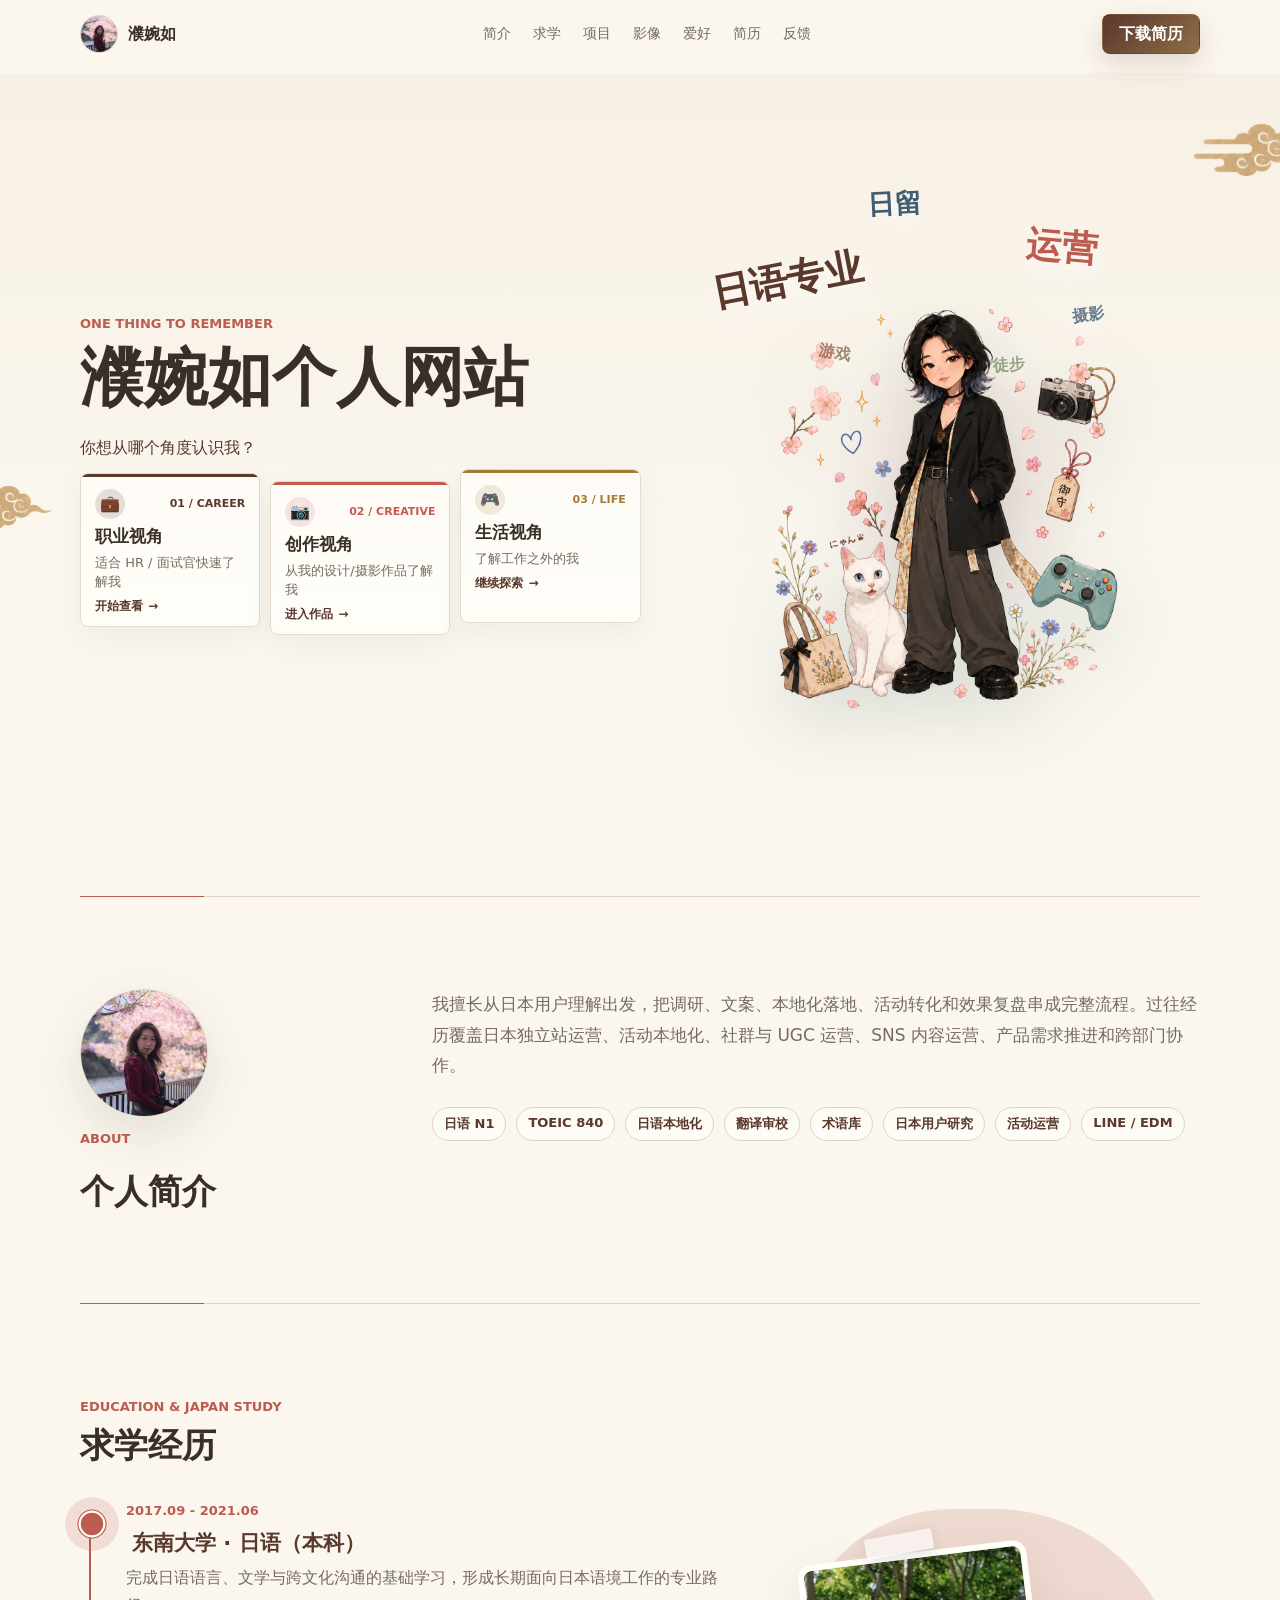
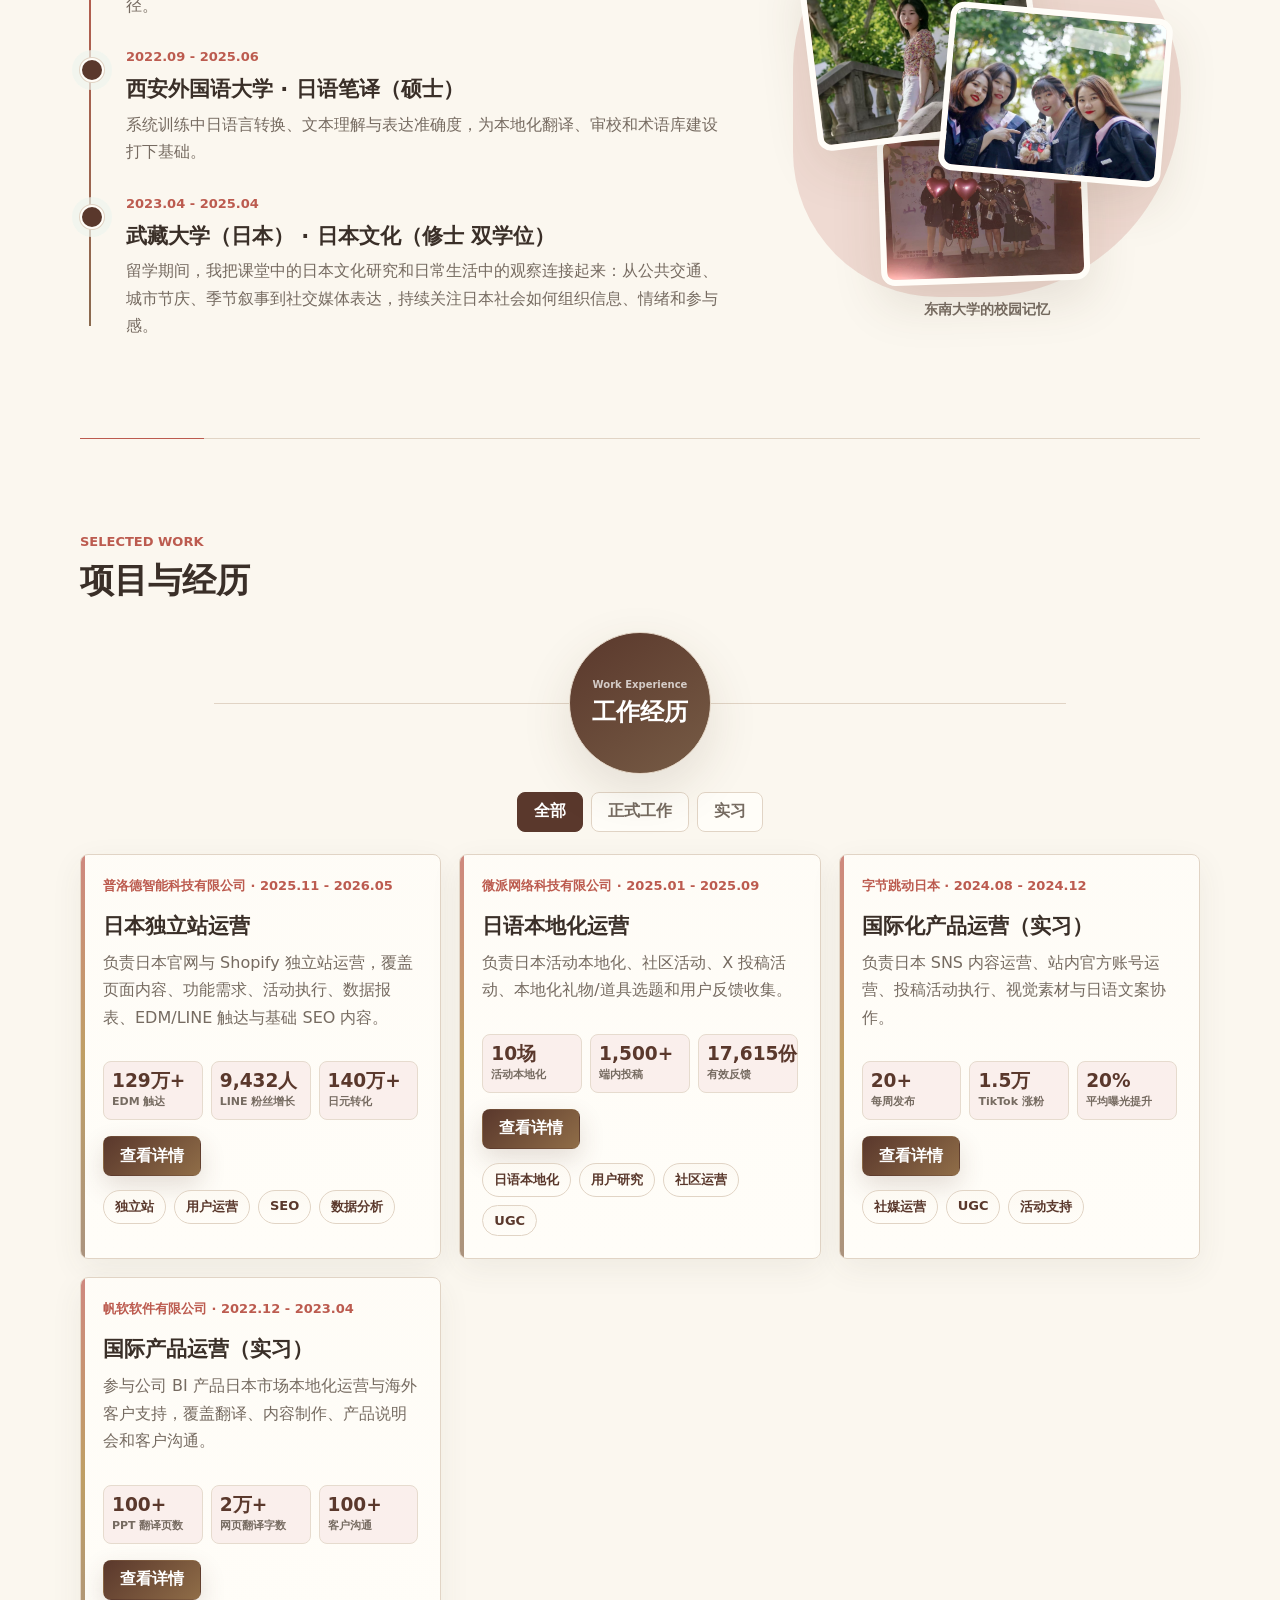
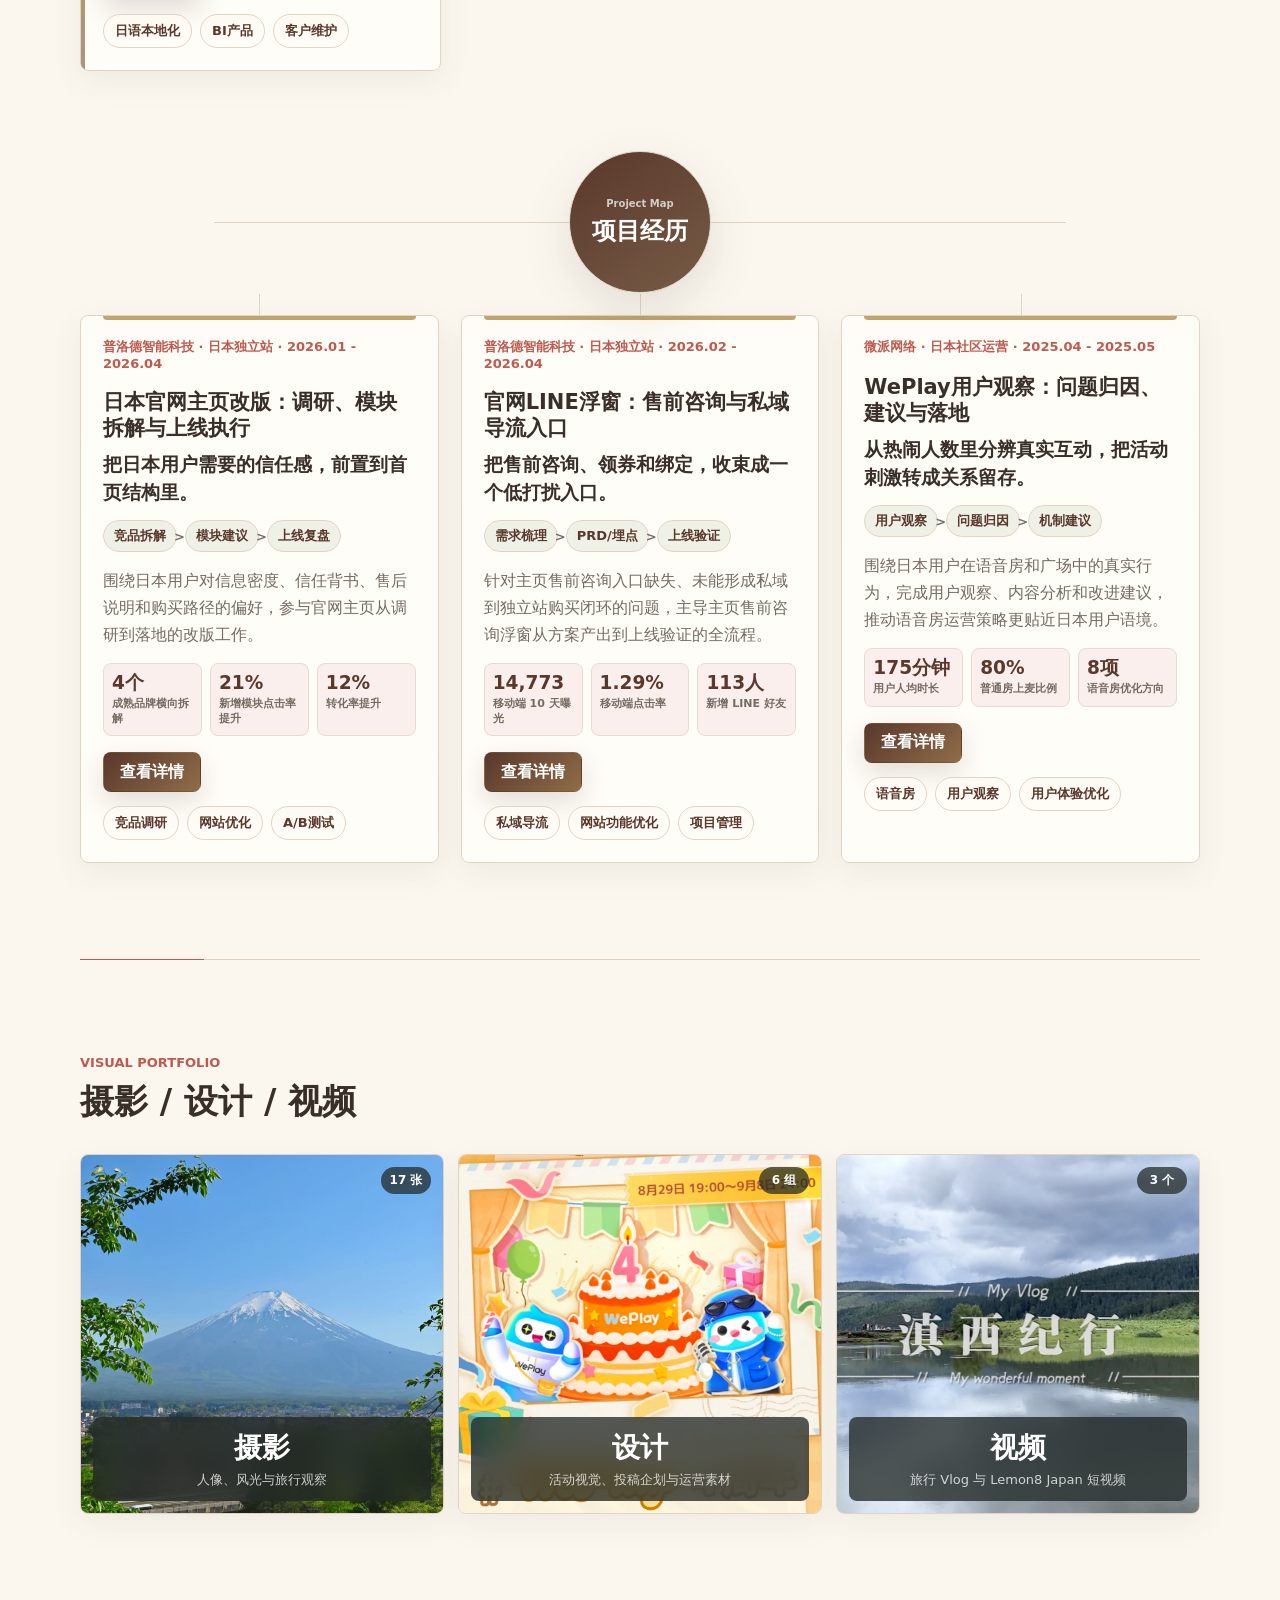
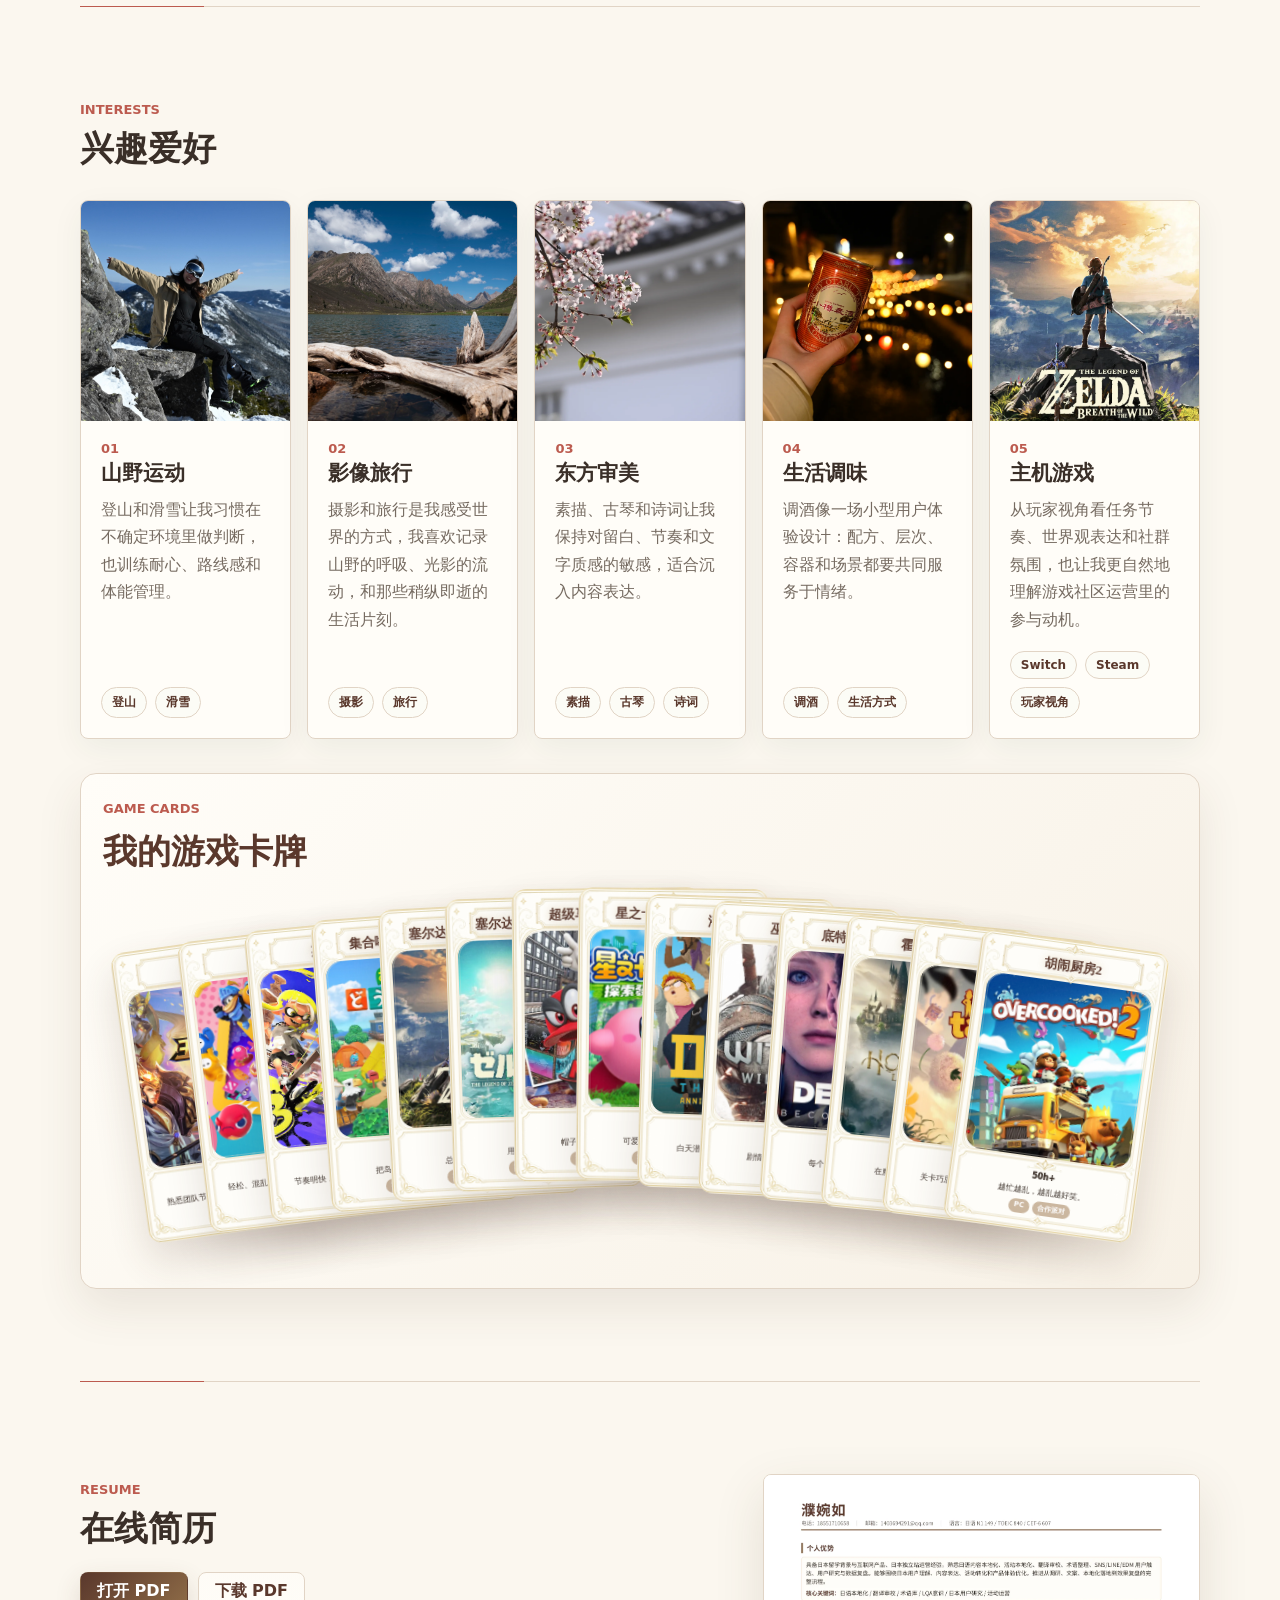
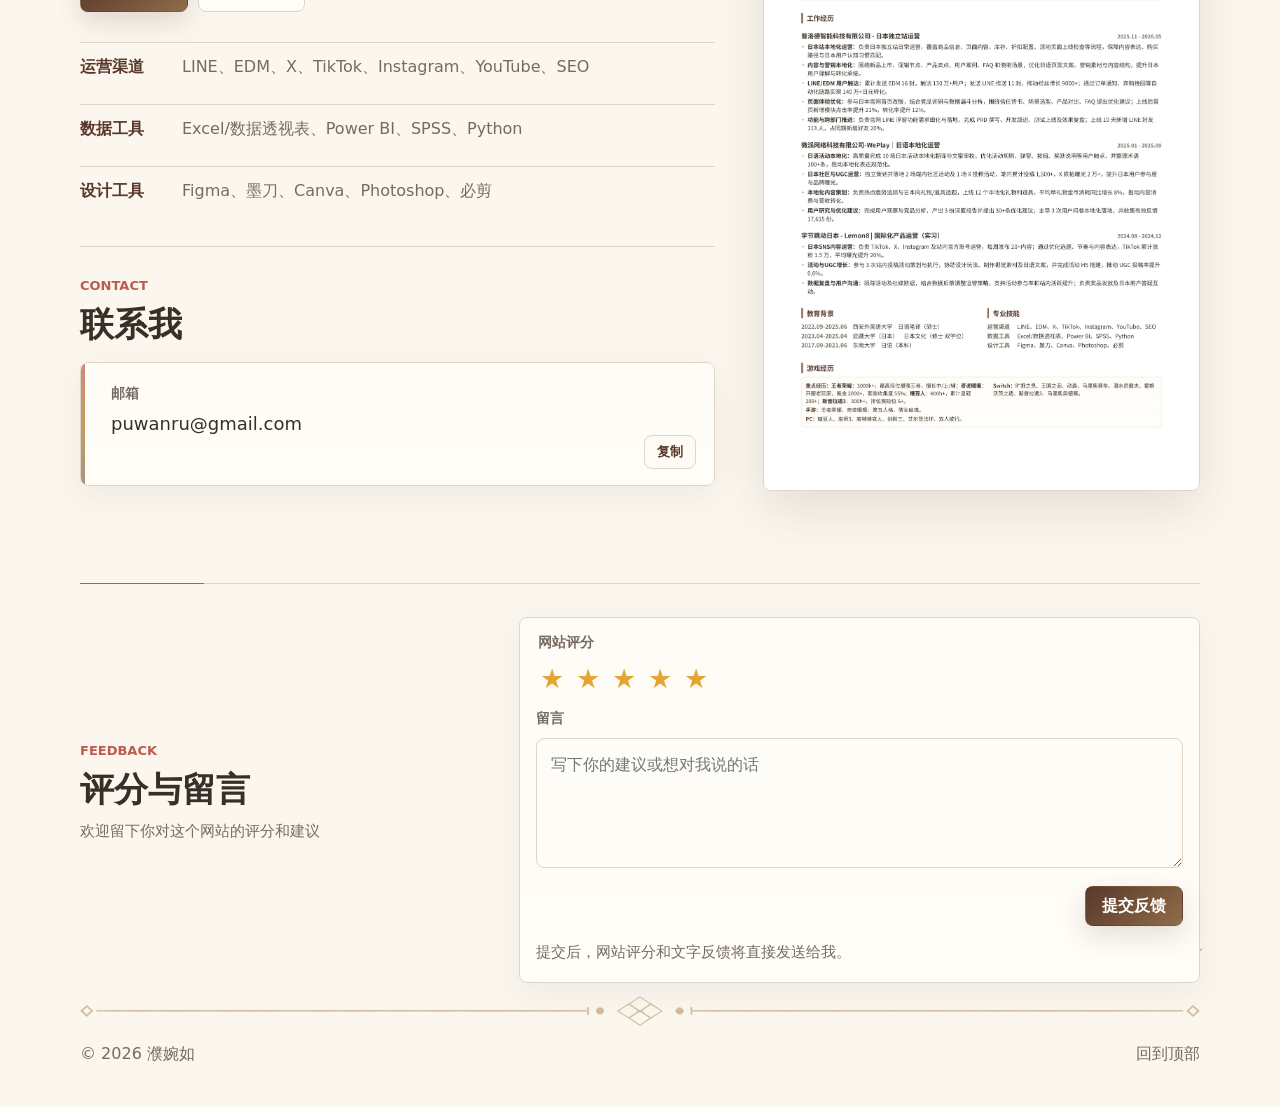
==== commit 228196d8: "Add files via upload" ====
--- a/index.html
+++ b/index.html
@@ -22,7 +22,7 @@
     <meta name="twitter:description" content="7年日语专业背景与日本留学经历，聚焦日语本地化、内容运营、用户研究与视觉表达。">
     <meta name="twitter:image" content="assets/social-preview.png">
     <link rel="icon" href="assets/site-icon.svg" type="image/svg+xml">
-    <link rel="stylesheet" href="styles.css?v=87">
+    <link rel="stylesheet" href="styles.css?v=88">
   </head>
   <body>
     <header class="site-header" data-elevated="false">
@@ -332,7 +332,8 @@
           <h2 id="feedbackTitle">评分与留言</h2>
           <p class="feedback-intro">欢迎留下你对这个网站的评分和建议</p>
         </div>
-        <form class="feedback-form" id="feedbackForm">
+        <form class="feedback-form" id="feedbackForm" action="https://formspree.io/f/xojgqnqo" method="post">
+          <input type="hidden" name="_subject" value="个人网站反馈">
           <fieldset class="rating-field">
             <legend>网站评分</legend>
             <div class="rating-options" aria-label="网站评分，满分 5 分">
@@ -350,9 +351,10 @@
           </fieldset>
           <label class="message-field">
             <span>留言</span>
-            <textarea name="message" rows="4" placeholder="写下你的建议或想对我说的话"></textarea>
+            <textarea name="message" rows="4" maxlength="1000" placeholder="写下你的建议或想对我说的话" required></textarea>
           </label>
           <button class="solid-button" type="submit">提交反馈</button>
+          <p class="feedback-note">提交后，网站评分和文字反馈将直接发送给我。</p>
         </form>
       </section>
     </main>
@@ -373,6 +375,6 @@
     </dialog>
 
     <div class="toast" id="toast" role="status" aria-live="polite"></div>
-    <script src="script.js?v=34"></script>
+    <script src="script.js?v=35"></script>
   </body>
 </html>
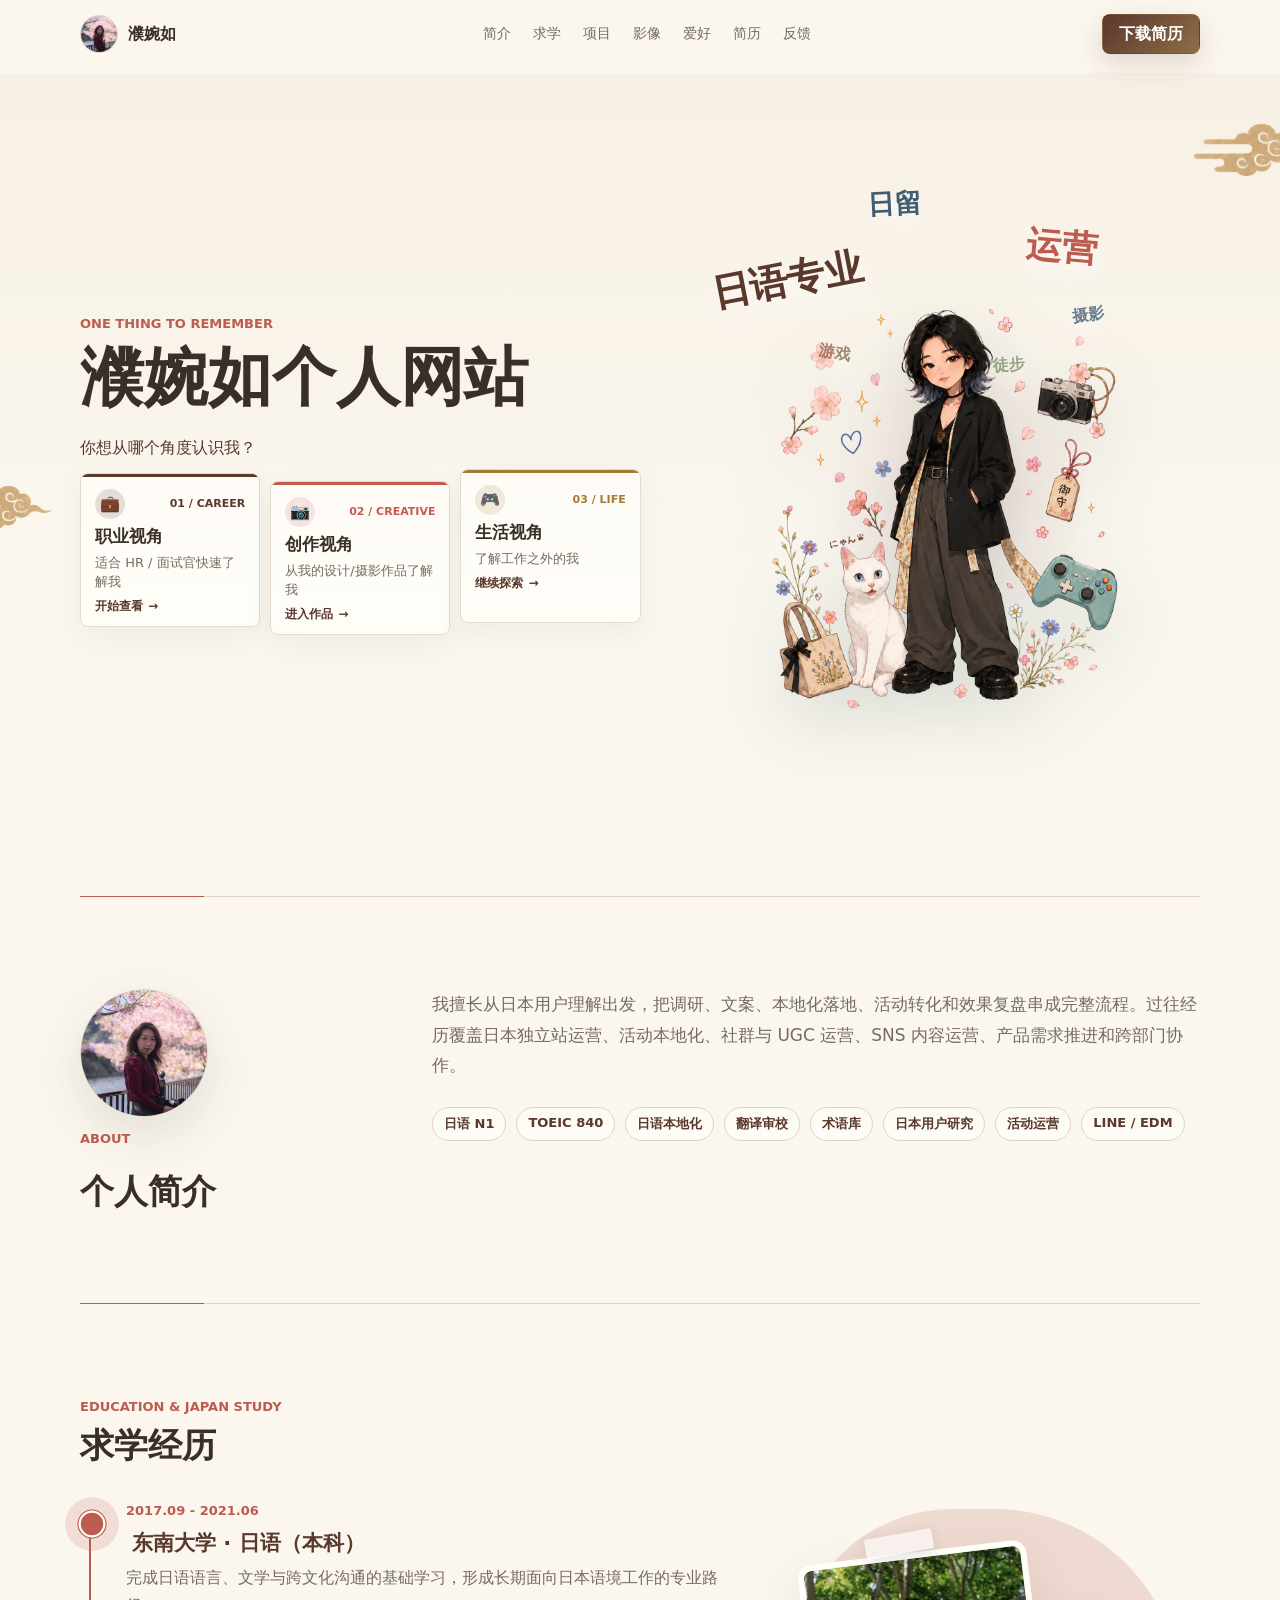
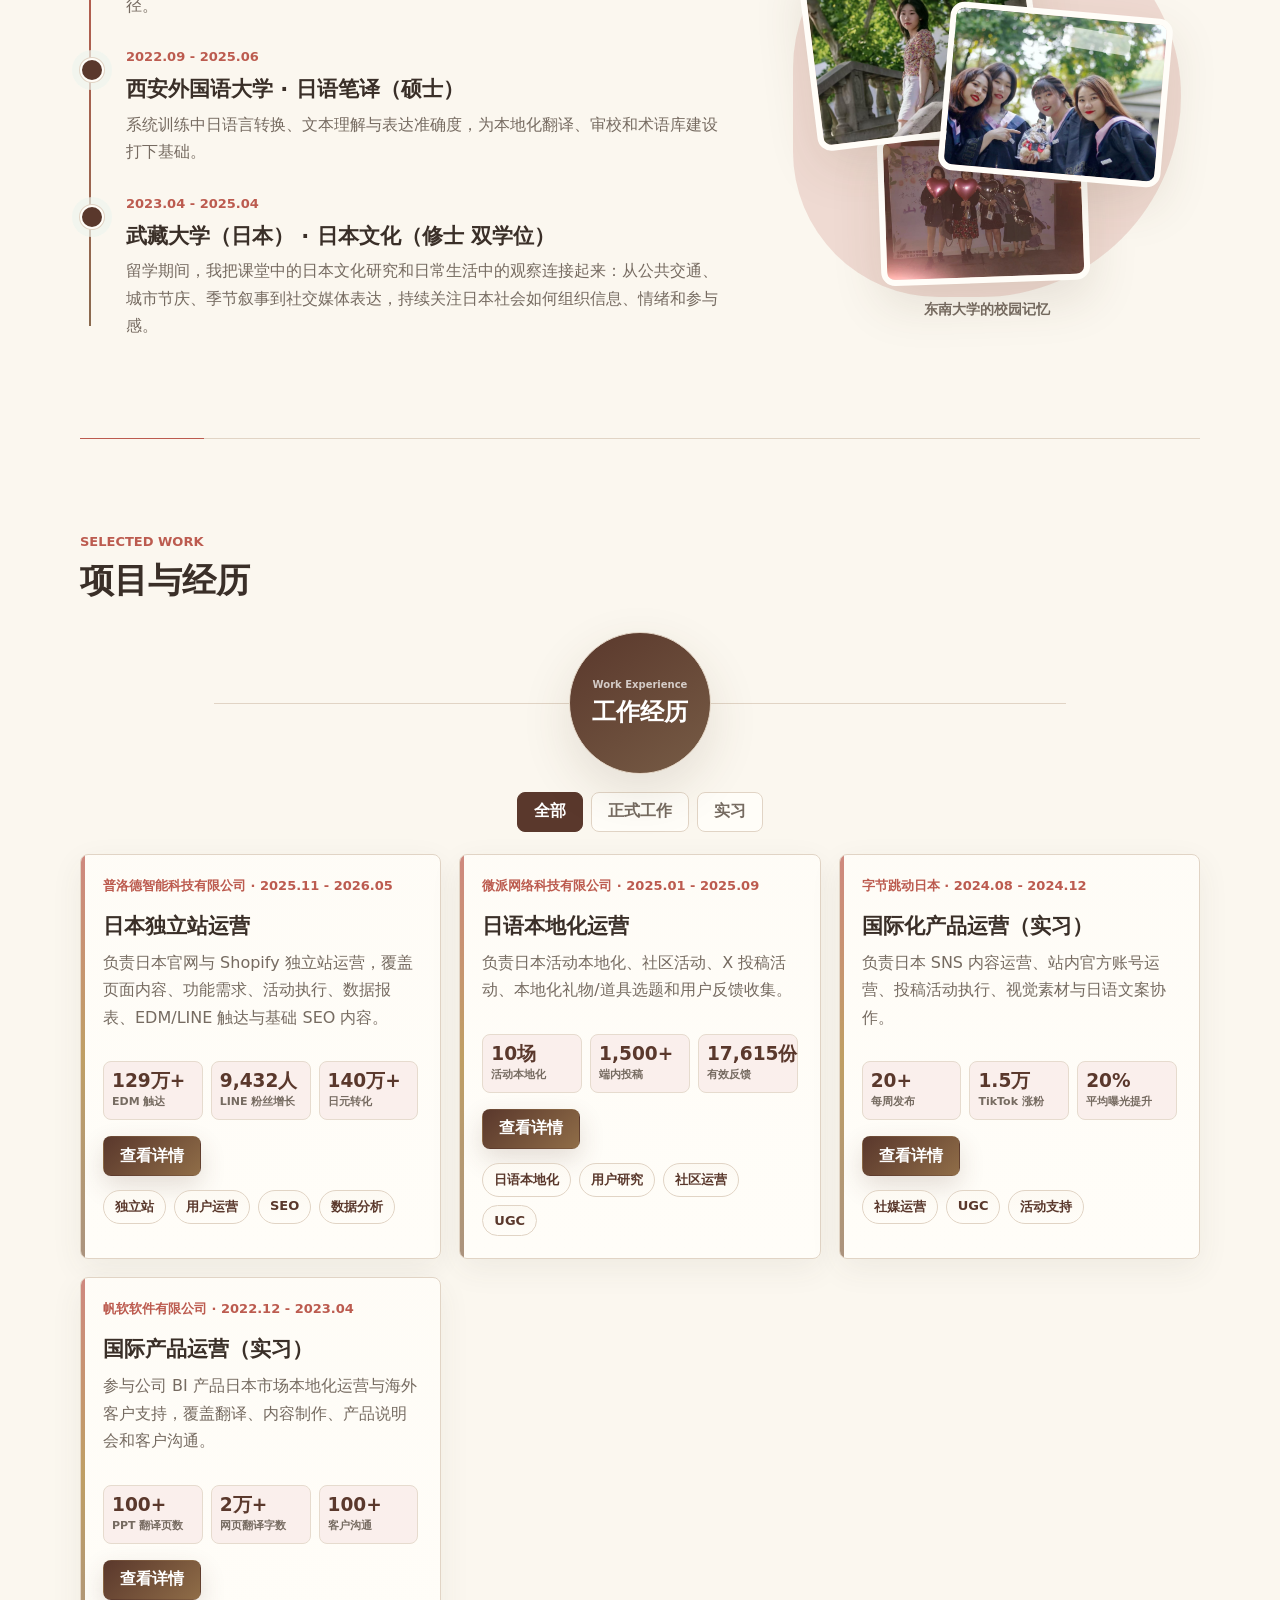
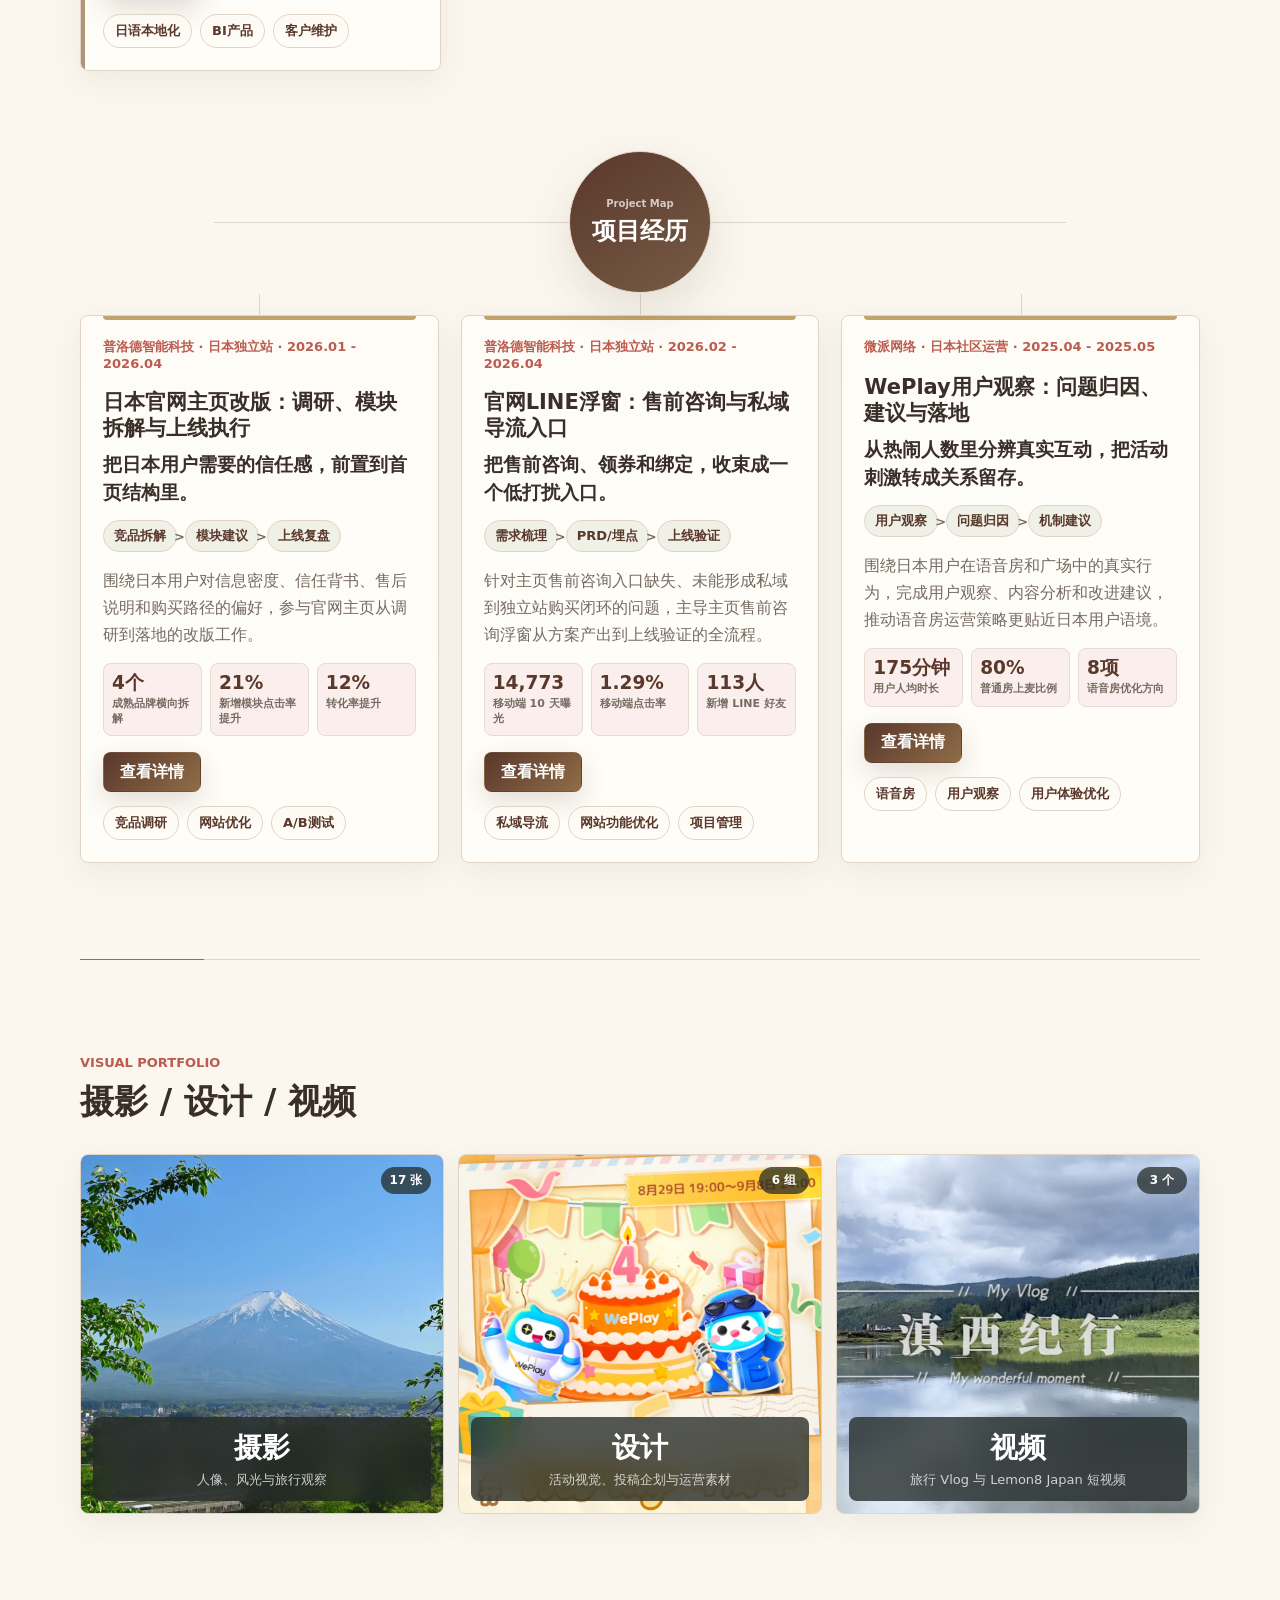
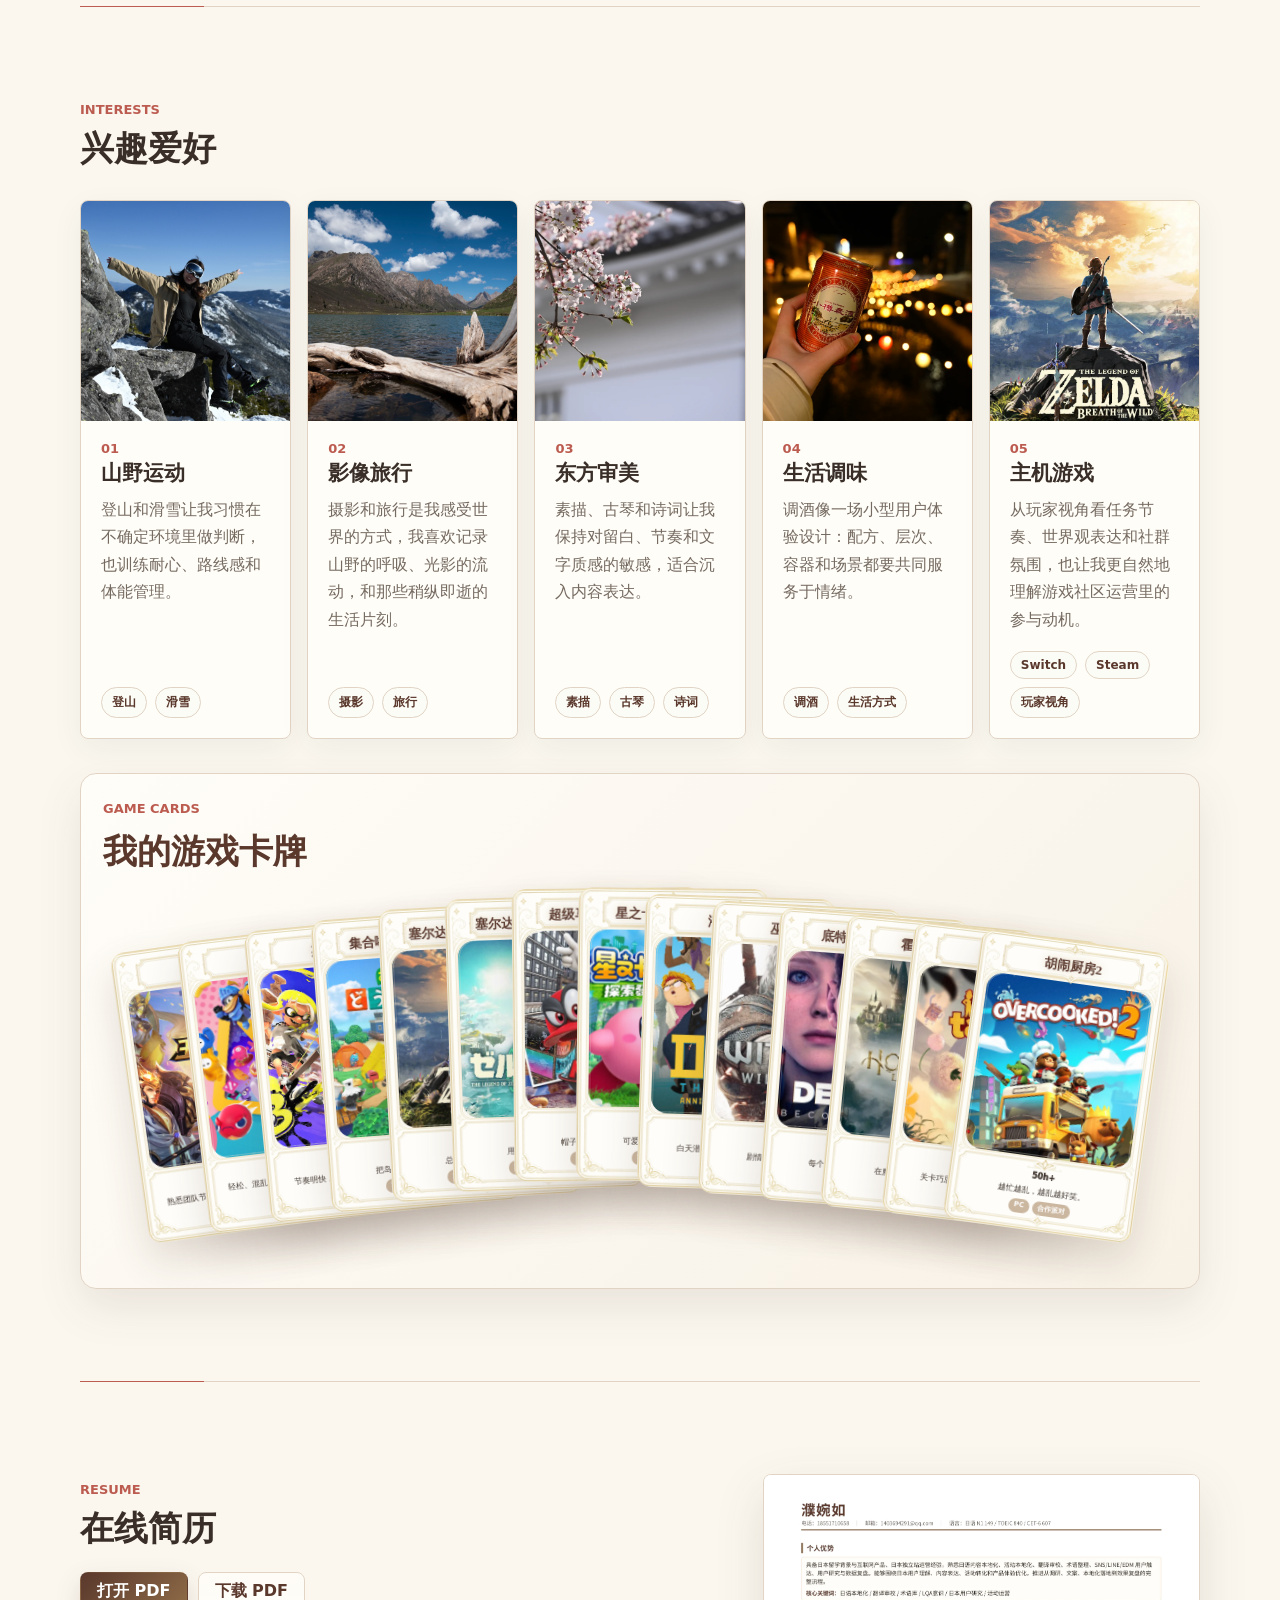
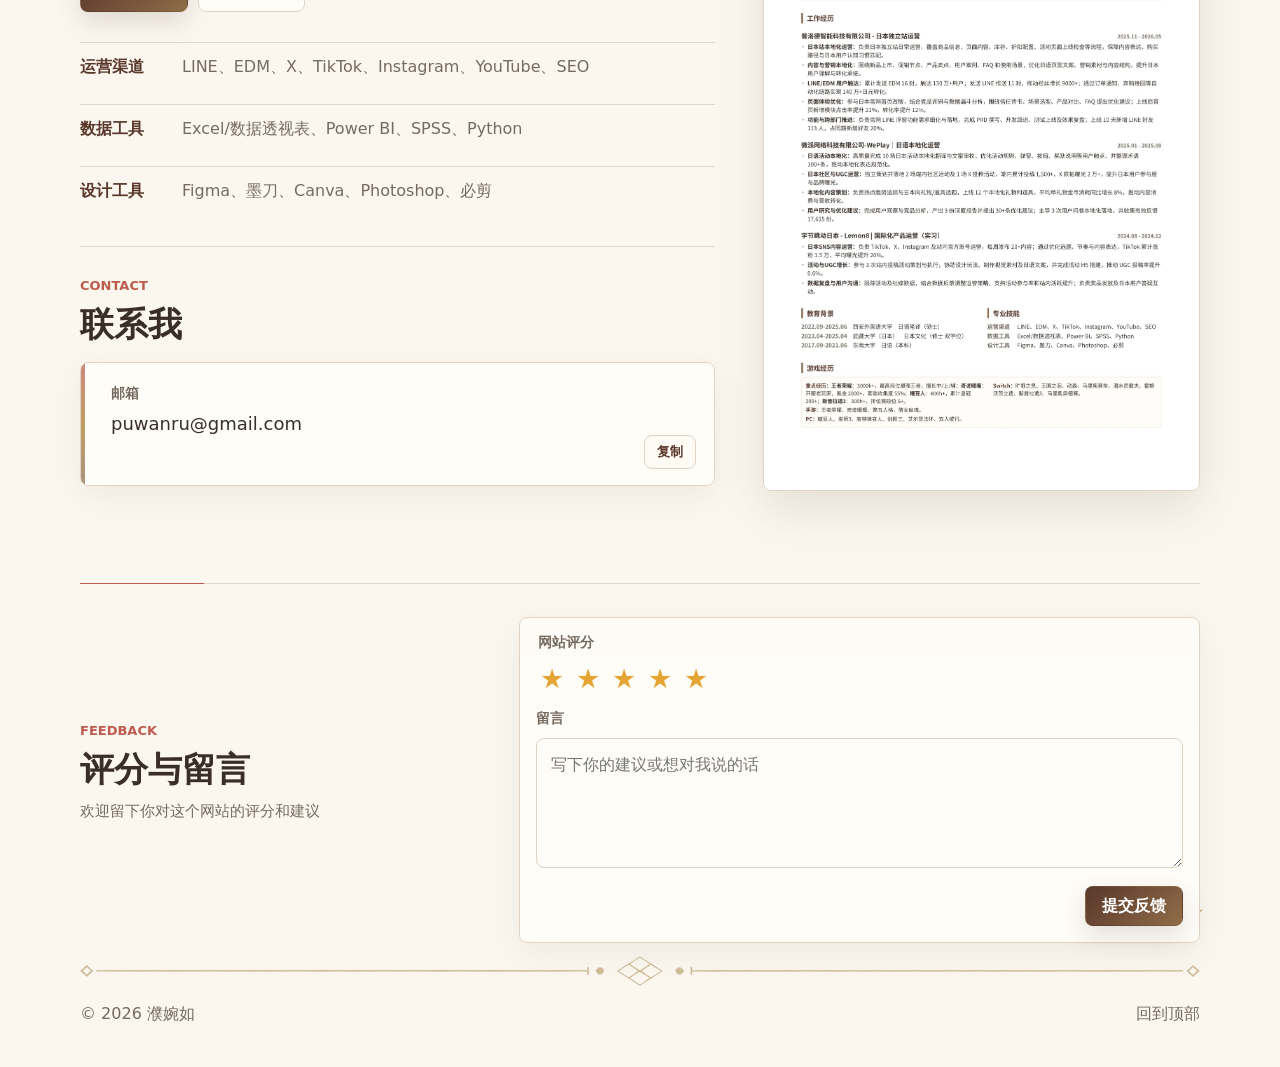
==== commit c5d138d9: "Add files via upload" ====
--- a/index.html
+++ b/index.html
@@ -22,7 +22,7 @@
     <meta name="twitter:description" content="7年日语专业背景与日本留学经历，聚焦日语本地化、内容运营、用户研究与视觉表达。">
     <meta name="twitter:image" content="assets/social-preview.png">
     <link rel="icon" href="assets/site-icon.svg" type="image/svg+xml">
-    <link rel="stylesheet" href="styles.css?v=88">
+    <link rel="stylesheet" href="styles.css?v=90">
   </head>
   <body>
     <header class="site-header" data-elevated="false">
@@ -354,7 +354,6 @@
             <textarea name="message" rows="4" maxlength="1000" placeholder="写下你的建议或想对我说的话" required></textarea>
           </label>
           <button class="solid-button" type="submit">提交反馈</button>
-          <p class="feedback-note">提交后，网站评分和文字反馈将直接发送给我。</p>
         </form>
       </section>
     </main>
@@ -375,6 +374,6 @@
     </dialog>
 
     <div class="toast" id="toast" role="status" aria-live="polite"></div>
-    <script src="script.js?v=35"></script>
+    <script src="script.js?v=36"></script>
   </body>
 </html>
--- a/styles.css
+++ b/styles.css
@@ -2319,6 +2319,11 @@
   justify-self: end;
 }
 
+.feedback-form .solid-button:disabled {
+  opacity: 0.62;
+  cursor: wait;
+}
+
 .feedback-note {
   margin: 0;
   color: var(--muted);
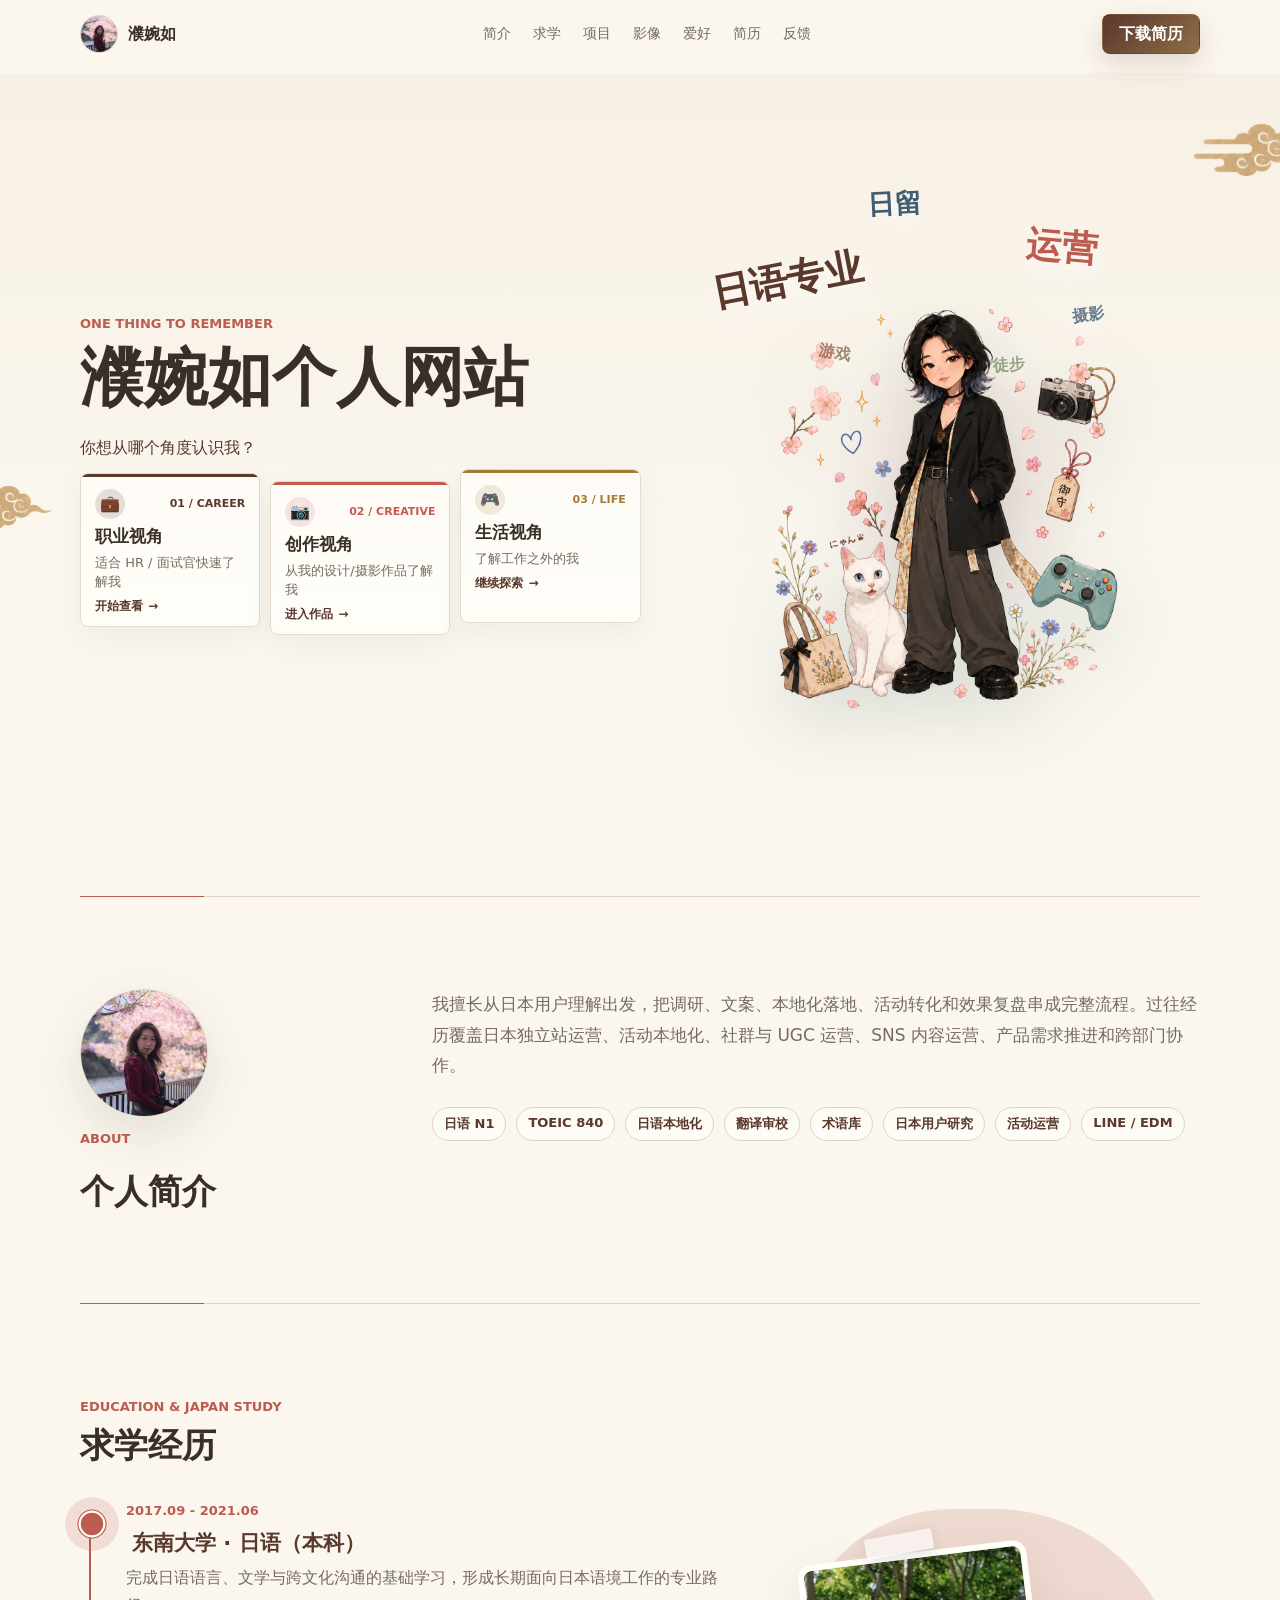
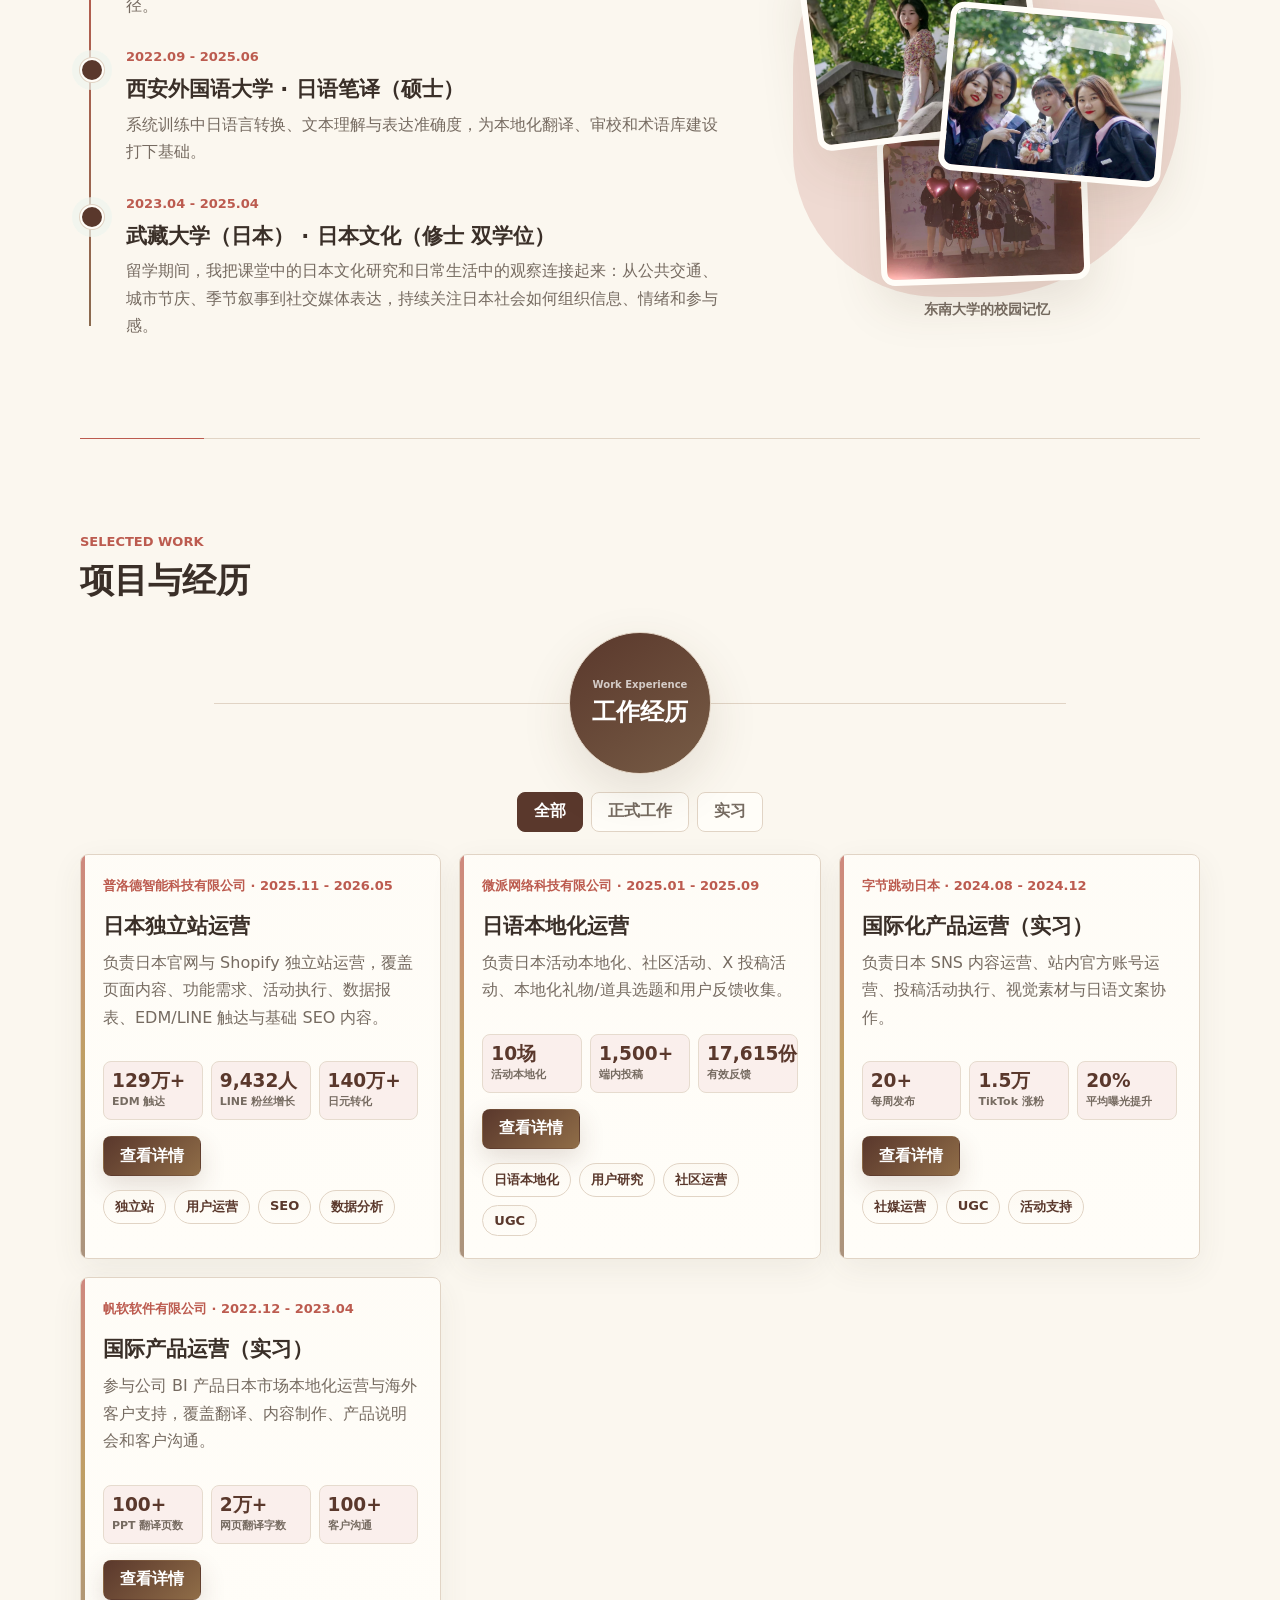
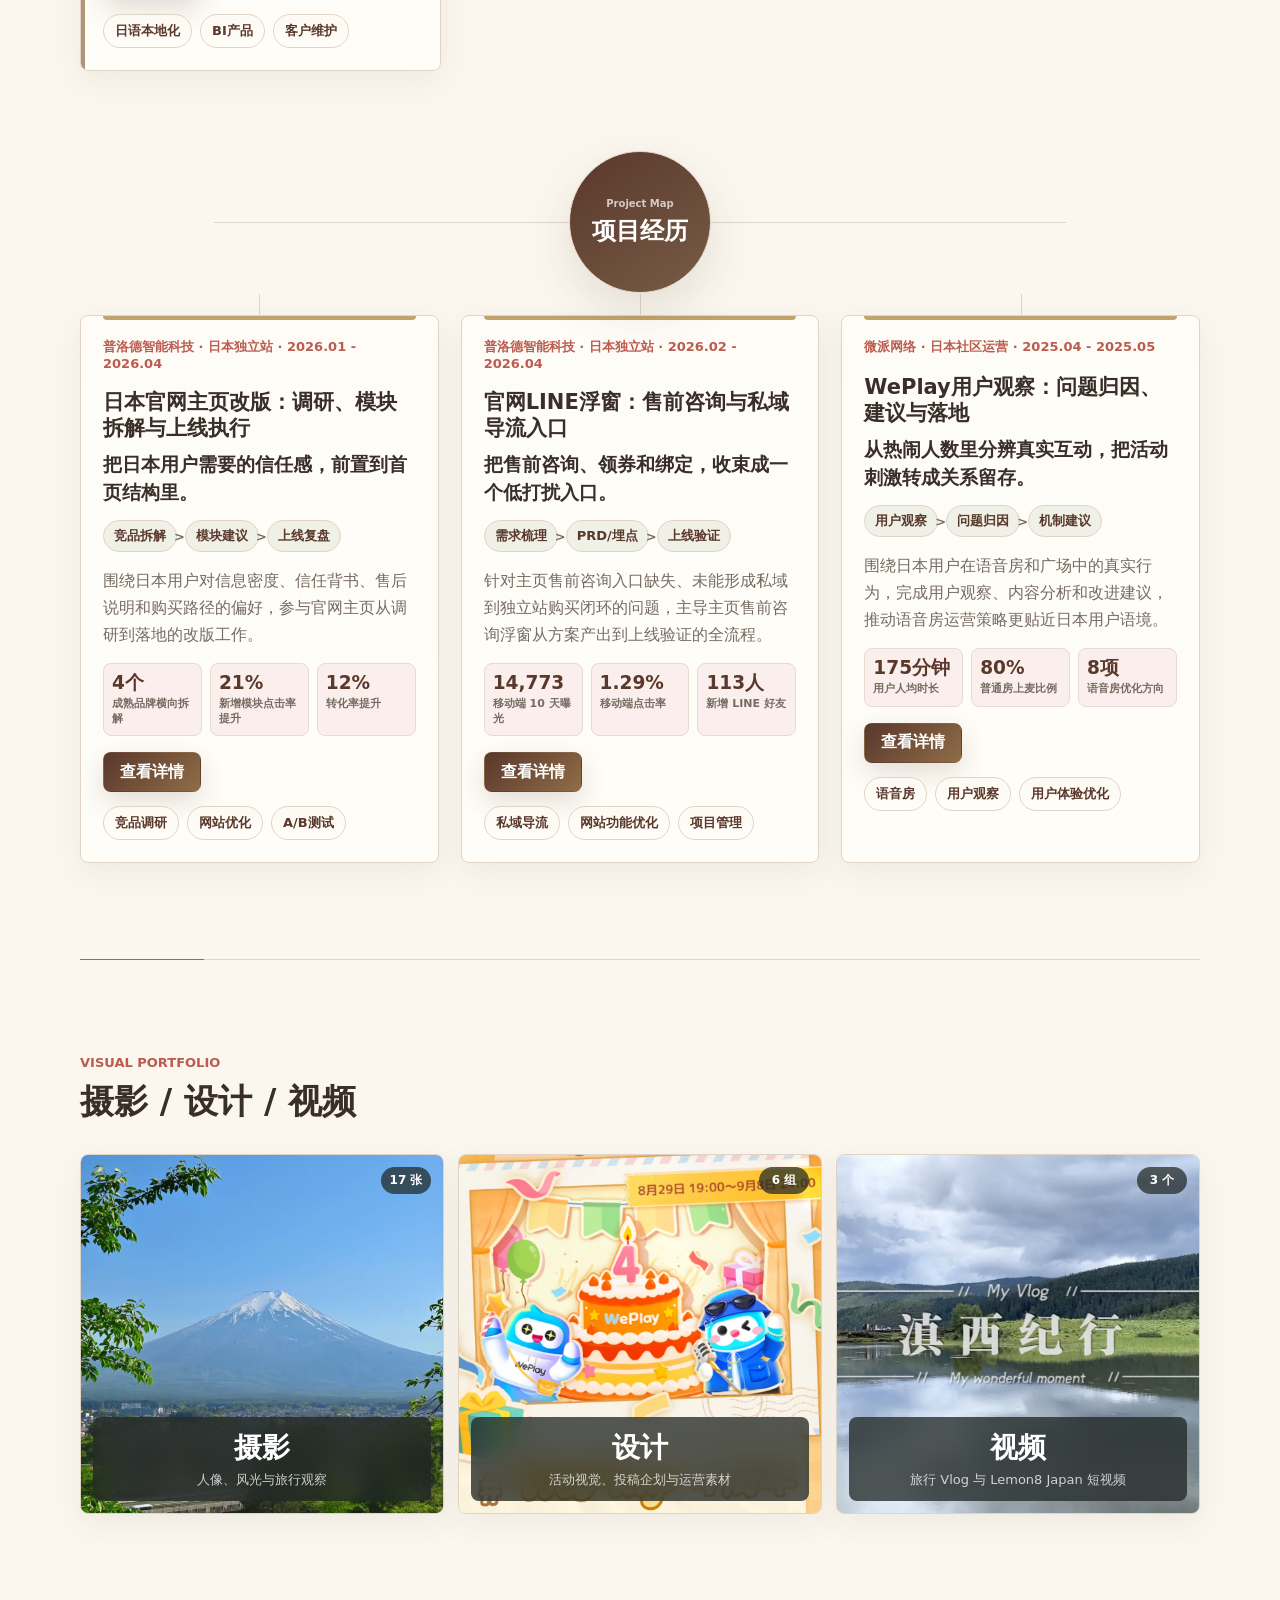
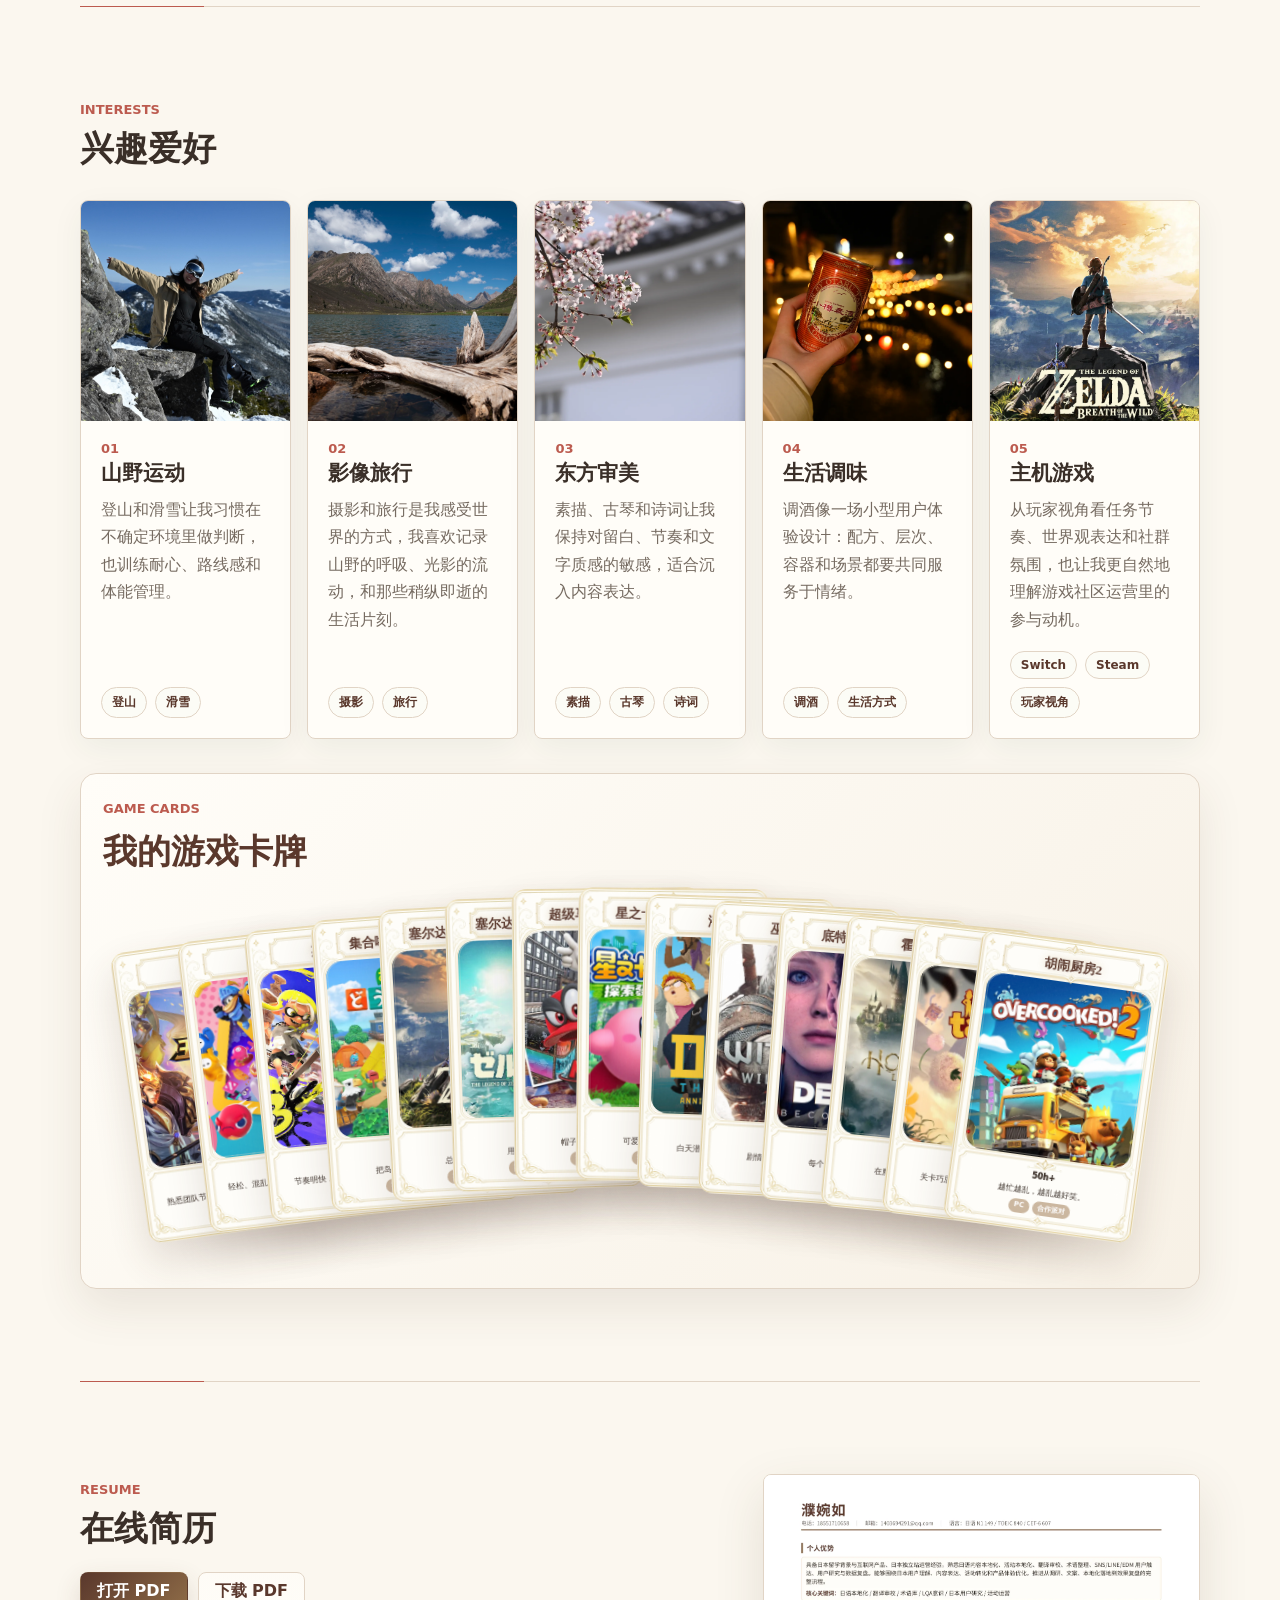
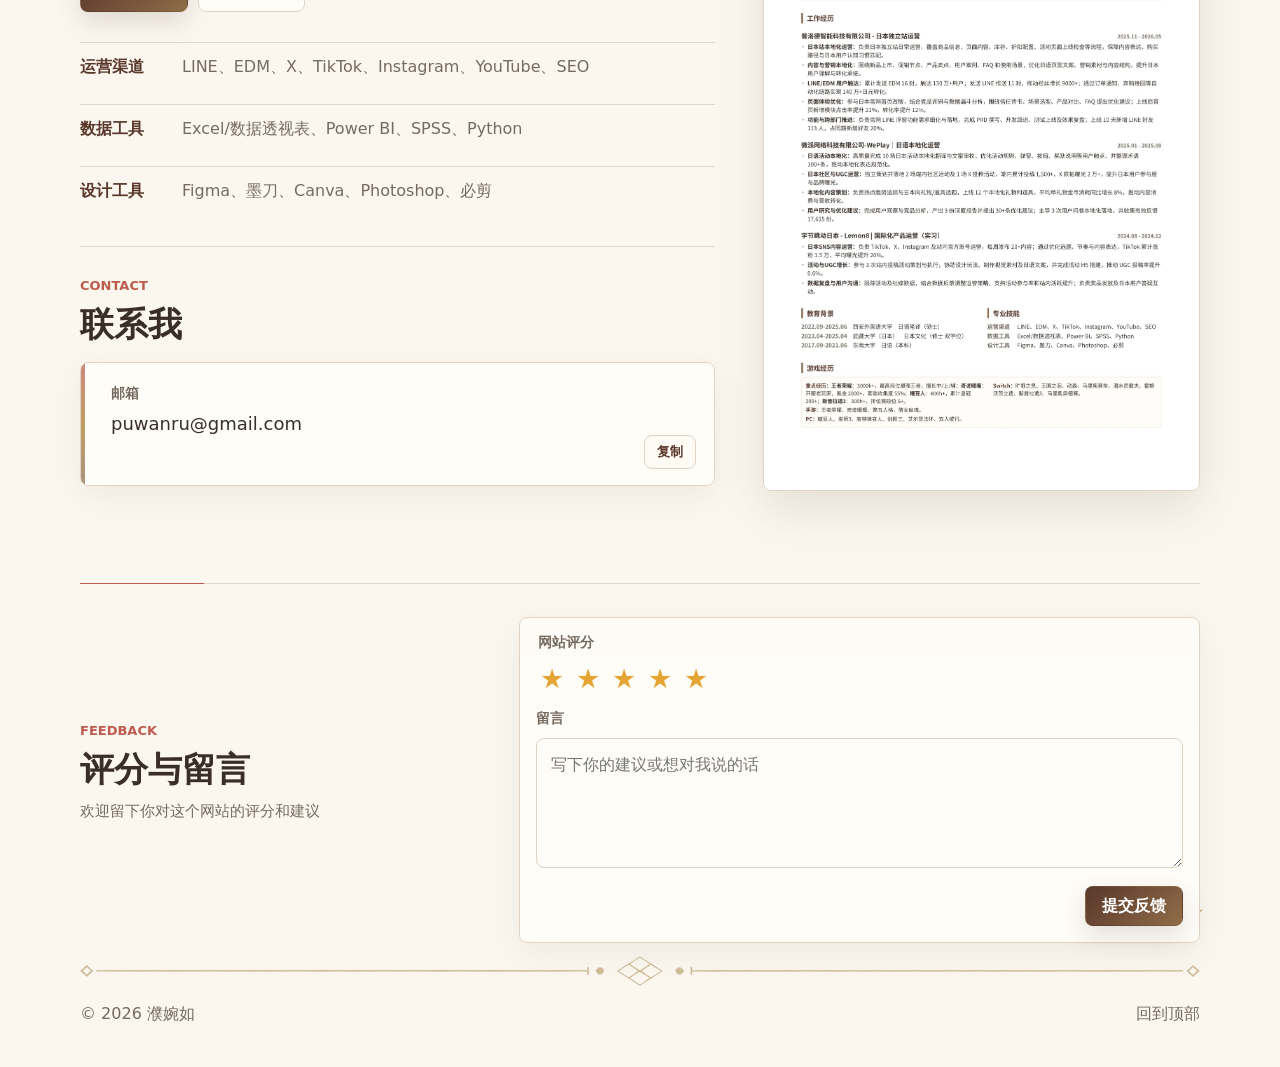
==== commit 5728b6bb: "Add files via upload" ====
--- a/index.html
+++ b/index.html
@@ -22,7 +22,7 @@
     <meta name="twitter:description" content="7年日语专业背景与日本留学经历，聚焦日语本地化、内容运营、用户研究与视觉表达。">
     <meta name="twitter:image" content="assets/social-preview.png">
     <link rel="icon" href="assets/site-icon.svg" type="image/svg+xml">
-    <link rel="stylesheet" href="styles.css?v=90">
+    <link rel="stylesheet" href="styles.css?v=92">
   </head>
   <body>
     <header class="site-header" data-elevated="false">
@@ -368,12 +368,12 @@
       <div id="dialogContent"></div>
     </dialog>
 
-    <dialog class="game-dialog" id="gameDialog" aria-label="游戏卡牌详情">
+    <dialog class="game-dialog" id="gameDialog" tabindex="-1" aria-label="游戏卡牌详情">
       <button class="icon-button game-dialog-close" type="button" title="关闭" aria-label="关闭">×</button>
       <div id="gameDialogContent"></div>
     </dialog>
 
     <div class="toast" id="toast" role="status" aria-live="polite"></div>
-    <script src="script.js?v=36"></script>
+    <script src="script.js?v=37"></script>
   </body>
 </html>
--- a/styles.css
+++ b/styles.css
@@ -2324,13 +2324,6 @@
   cursor: wait;
 }
 
-.feedback-note {
-  margin: 0;
-  color: var(--muted);
-  font-size: 12px;
-  line-height: 1.6;
-}
-
 .not-found-page {
   min-height: 100vh;
 }
@@ -2531,6 +2524,31 @@
 .toast.is-visible {
   opacity: 1;
   transform: translateY(0);
+}
+
+.toast.is-dialog {
+  top: 50%;
+  left: 50%;
+  right: auto;
+  bottom: auto;
+  z-index: 2000;
+  width: min(340px, calc(100vw - 40px));
+  transform: translate(-50%, -46%) scale(0.96);
+  border: 1px solid var(--line);
+  border-radius: 20px;
+  background: color-mix(in srgb, var(--surface) 94%, var(--washi));
+  color: var(--ink);
+  box-shadow: 0 24px 70px rgba(60, 39, 30, 0.22);
+  padding: 28px 32px;
+  text-align: center;
+  font-size: 18px;
+  font-weight: 800;
+  letter-spacing: 0.04em;
+  backdrop-filter: blur(14px);
+}
+
+.toast.is-visible.is-dialog {
+  transform: translate(-50%, -50%) scale(1);
 }
 
 @media (max-width: 920px) {
